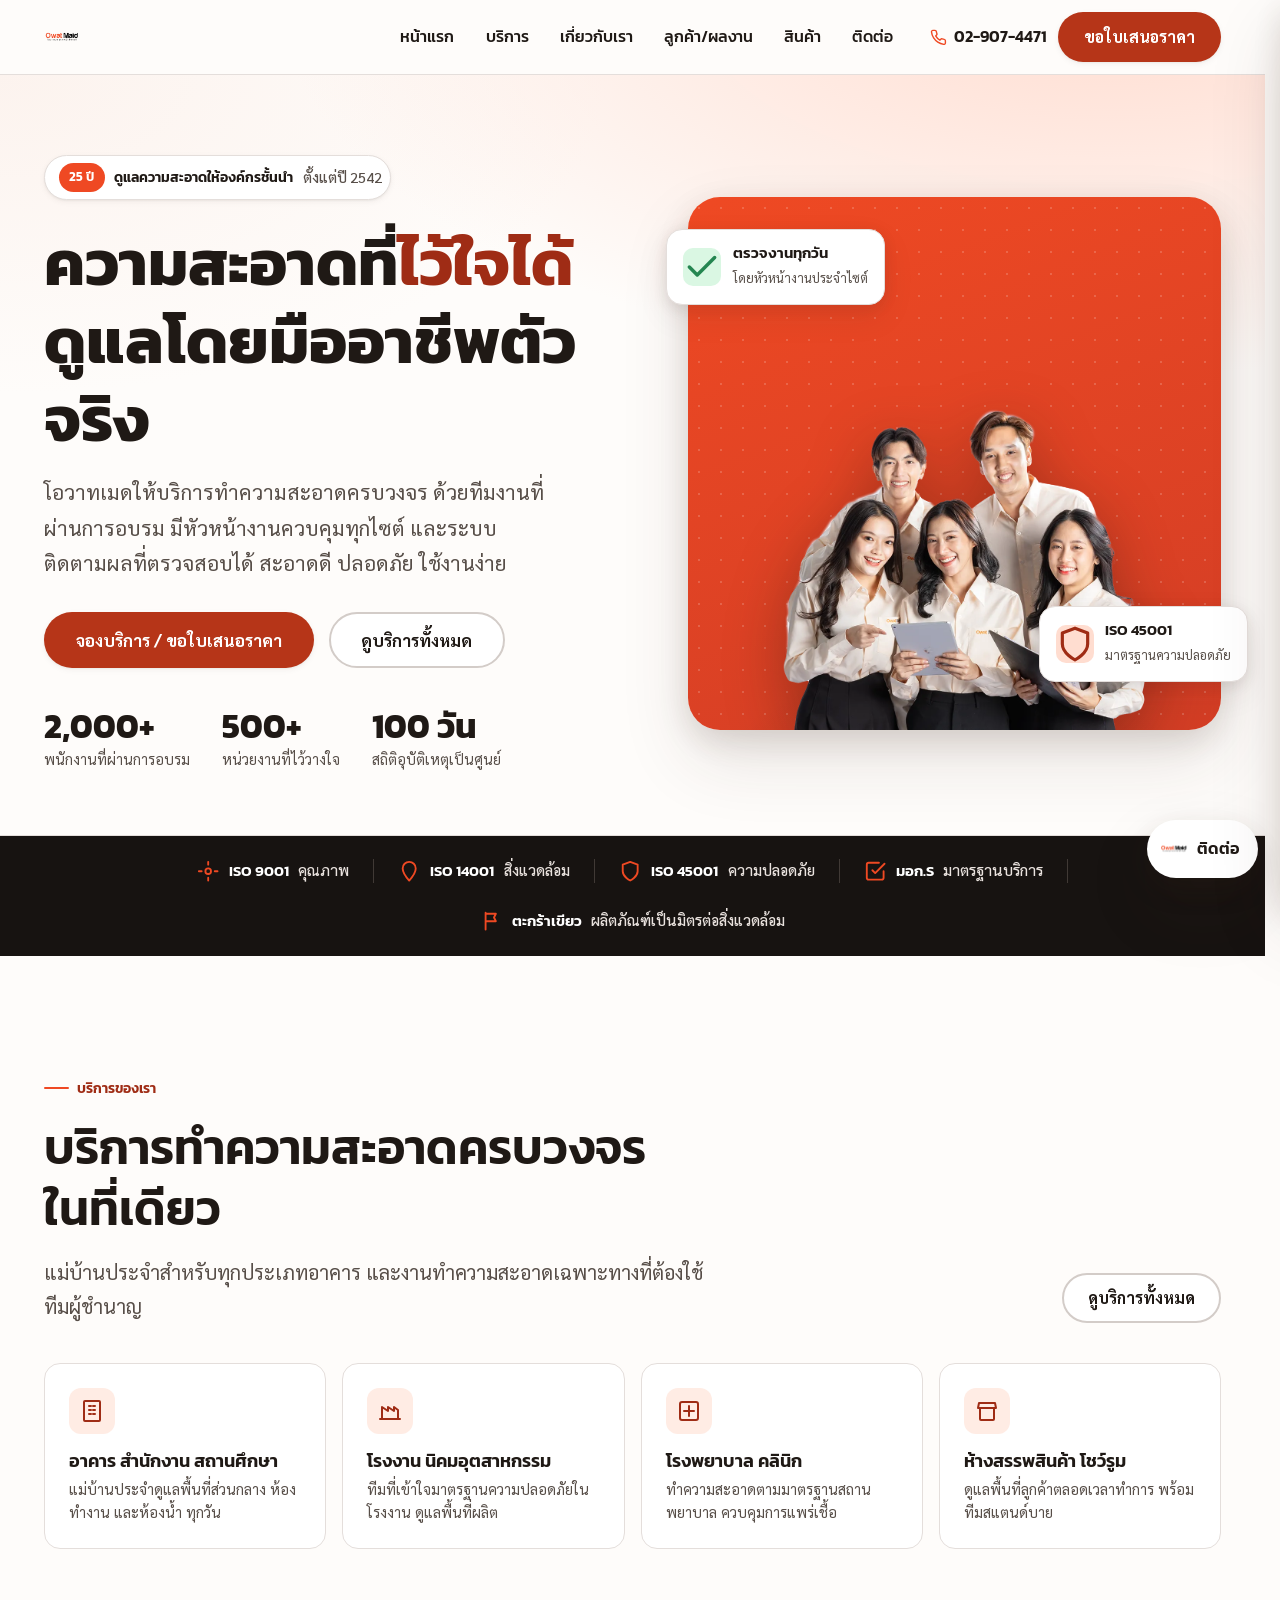
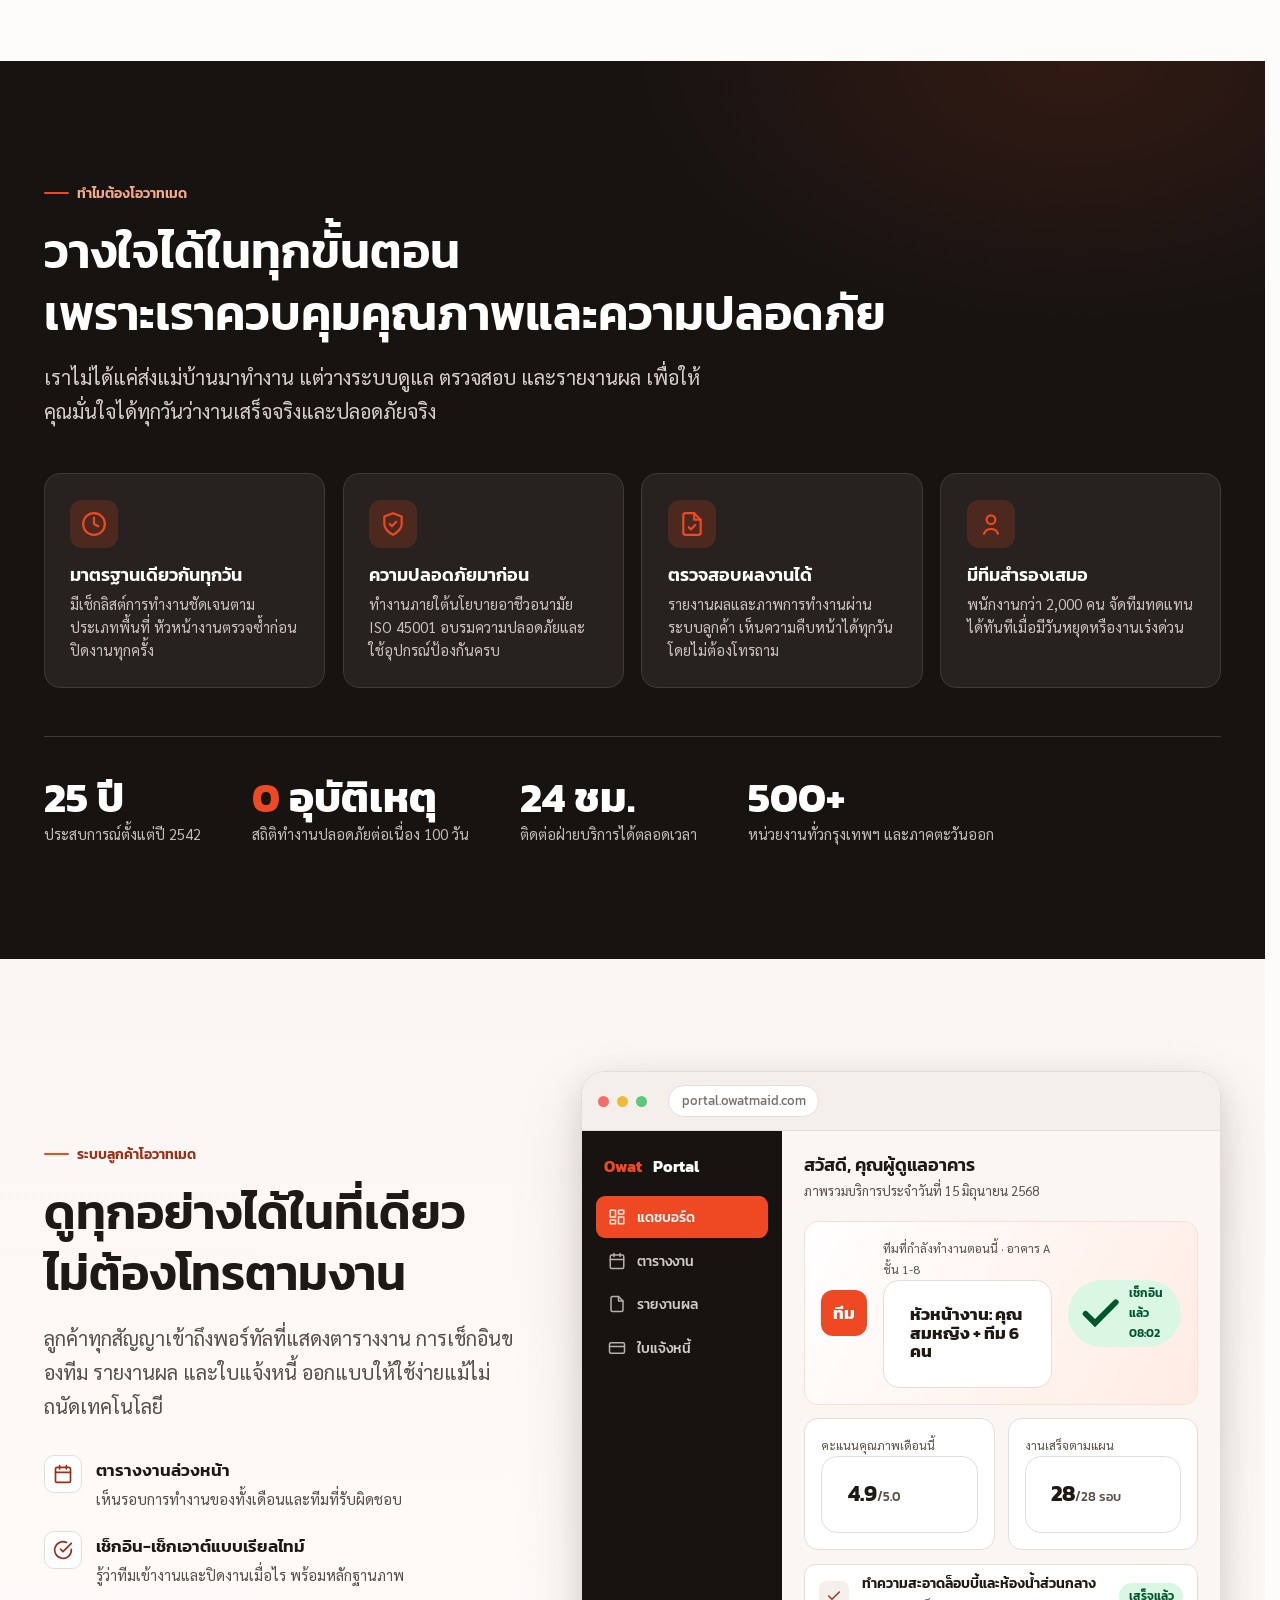
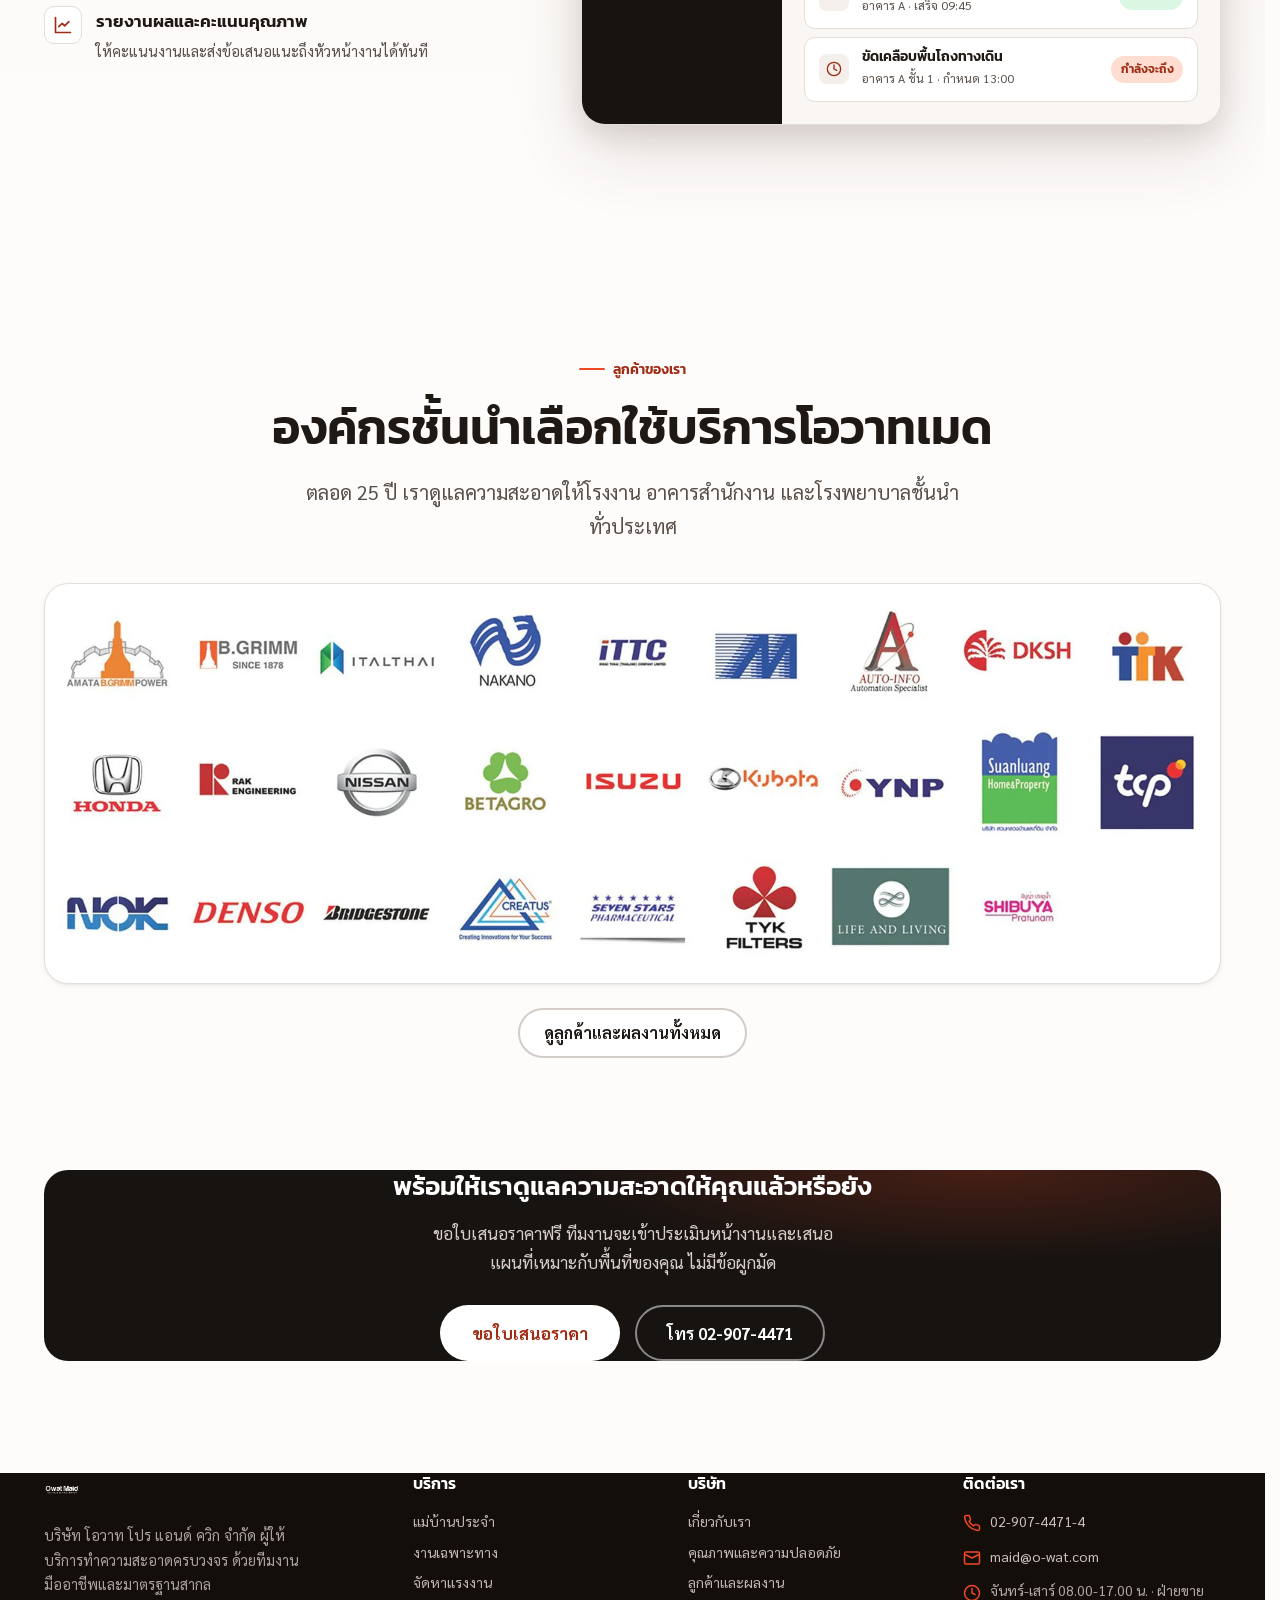
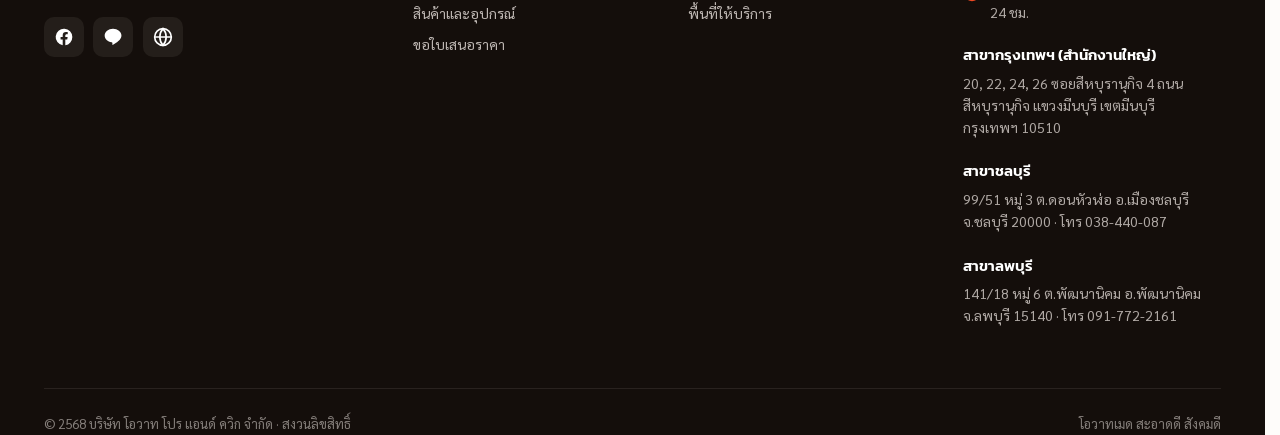
==== index.html @ c963c2ff "Owat Maid website redesign: multi-page static site Orange/white/black theme, shared header/footer vi" ====
<!DOCTYPE html>
<html lang="th">
<head>
<meta charset="UTF-8">
<meta name="viewport" content="width=device-width, initial-scale=1">
<title>Owat Maid | บริการทำความสะอาดมืออาชีพ ครบวงจร — สะอาดดี สังคมดี</title>
<meta name="description" content="โอวาทเมด (Owat Maid) บริษัทรับทำความสะอาดครบวงจร ก่อตั้งปี 2542 ทีมงานกว่า 2,000 คน รับรอง ISO 9001 / 14001 / 45001 บริการแม่บ้านประจำ อาคาร โรงงาน โรงพยาบาล และงานทำความสะอาดเฉพาะทาง">
<meta property="og:title" content="Owat Maid — บริการทำความสะอาดมืออาชีพ ครบวงจร">
<meta property="og:description" content="ทีมงานกว่า 2,000 คน รับรอง ISO 9001 / 14001 / 45001 ปลอดภัย ตรวจสอบได้">
<meta property="og:type" content="website">
<meta property="og:image" content="assets/team.webp">
<link rel="icon" type="image/png" href="assets/logo.png">
<link rel="preconnect" href="https://fonts.googleapis.com">
<link rel="preconnect" href="https://fonts.gstatic.com" crossorigin>
<link href="https://fonts.googleapis.com/css2?family=Kanit:wght@400;500;600;700&family=Sarabun:wght@400;500;600;700&display=swap" rel="stylesheet">
<link rel="stylesheet" href="assets/styles.css">
<script src="assets/site.js" defer></script>
</head>
<body data-page="home">
<a class="skip" href="#main">ข้ามไปยังเนื้อหาหลัก</a>
<main id="main">

<!-- Hero -->
<section class="hero">
  <div class="wrap hero-grid">
    <div class="hero-copy">
      <span class="hero-pill" data-reveal><span class="yr">25 ปี</span> <b>ดูแลความสะอาดให้องค์กรชั้นนำ</b> ตั้งแต่ปี 2542</span>
      <h1 data-reveal>ความสะอาดที่<span class="accent">ไว้ใจได้</span><br>ดูแลโดยมืออาชีพตัวจริง</h1>
      <p class="lede" data-reveal>โอวาทเมดให้บริการทำความสะอาดครบวงจร ด้วยทีมงานที่ผ่านการอบรม มีหัวหน้างานควบคุมทุกไซต์ และระบบติดตามผลที่ตรวจสอบได้ สะอาดดี ปลอดภัย ใช้งานง่าย</p>
      <div class="hero-cta" data-reveal>
        <a class="btn btn-primary btn-lg" href="contact.html">จองบริการ / ขอใบเสนอราคา</a>
        <a class="btn btn-ghost btn-lg" href="services.html">ดูบริการทั้งหมด</a>
      </div>
      <div class="hero-stats" data-reveal-stagger>
        <div class="st"><b>2,000+</b><span>พนักงานที่ผ่านการอบรม</span></div>
        <div class="st"><b>500+</b><span>หน่วยงานที่ไว้วางใจ</span></div>
        <div class="st"><b>100 วัน</b><span>สถิติอุบัติเหตุเป็นศูนย์</span></div>
      </div>
    </div>
    <div class="hero-art" data-reveal>
      <div class="stage">
        <div class="dots" aria-hidden="true"></div>
        <img class="team" src="assets/team.webp" alt="ทีมงานแม่บ้านโอวาทเมดในเครื่องแบบ พร้อมแท็บเล็ตและแฟ้มตรวจงาน">
      </div>
      <div class="float-card fc-1"><span class="ic"><svg viewBox="0 0 24 24" fill="none" stroke="currentColor" stroke-width="2.2" stroke-linecap="round" stroke-linejoin="round"><path d="M20 6 9 17l-5-5"/></svg></span><div><b>ตรวจงานทุกวัน</b><span>โดยหัวหน้างานประจำไซต์</span></div></div>
      <div class="float-card fc-2"><span class="ic"><svg viewBox="0 0 24 24" fill="none" stroke="currentColor" stroke-width="2" stroke-linecap="round" stroke-linejoin="round"><path d="M12 22s8-4 8-10V5l-8-3-8 3v7c0 6 8 10 8 10z"/></svg></span><div><b>ISO 45001</b><span>มาตรฐานความปลอดภัย</span></div></div>
    </div>
  </div>
</section>

<!-- Cert bar -->
<div class="certbar" aria-label="มาตรฐานและการรับรอง"><div class="wrap">
  <span class="cert-chip"><svg viewBox="0 0 24 24" fill="none" stroke="currentColor" stroke-width="2" stroke-linecap="round" stroke-linejoin="round"><path d="M12 15a3 3 0 1 0 0-6 3 3 0 0 0 0 6z"/><path d="M12 2v3M12 19v3M2 12h3M19 12h3"/></svg><b>ISO 9001</b> คุณภาพ</span>
  <span class="cert-sep" aria-hidden="true"></span>
  <span class="cert-chip"><svg viewBox="0 0 24 24" fill="none" stroke="currentColor" stroke-width="2" stroke-linecap="round" stroke-linejoin="round"><path d="M12 2a7 7 0 0 0-7 7c0 5 7 13 7 13s7-8 7-13a7 7 0 0 0-7-7z"/></svg><b>ISO 14001</b> สิ่งแวดล้อม</span>
  <span class="cert-sep" aria-hidden="true"></span>
  <span class="cert-chip"><svg viewBox="0 0 24 24" fill="none" stroke="currentColor" stroke-width="2" stroke-linecap="round" stroke-linejoin="round"><path d="M12 22s8-4 8-10V5l-8-3-8 3v7c0 6 8 10 8 10z"/></svg><b>ISO 45001</b> ความปลอดภัย</span>
  <span class="cert-sep" aria-hidden="true"></span>
  <span class="cert-chip"><svg viewBox="0 0 24 24" fill="none" stroke="currentColor" stroke-width="2" stroke-linecap="round" stroke-linejoin="round"><path d="M9 11l3 3L22 4"/><path d="M21 12v7a2 2 0 0 1-2 2H5a2 2 0 0 1-2-2V5a2 2 0 0 1 2-2h11"/></svg><b>มอก.S</b> มาตรฐานบริการ</span>
  <span class="cert-sep" aria-hidden="true"></span>
  <span class="cert-chip"><svg viewBox="0 0 24 24" fill="none" stroke="currentColor" stroke-width="2" stroke-linecap="round" stroke-linejoin="round"><path d="M6 3v18M6 4h11l-2 4 2 4H6"/></svg><b>ตะกร้าเขียว</b> ผลิตภัณฑ์เป็นมิตรต่อสิ่งแวดล้อม</span>
</div></div>

<!-- Services teaser -->
<section class="section">
  <div class="wrap">
    <div class="svc-head">
      <div data-reveal>
        <span class="eyebrow">บริการของเรา</span>
        <h2 class="h-sec">บริการทำความสะอาดครบวงจร<br>ในที่เดียว</h2>
        <p class="lede">แม่บ้านประจำสำหรับทุกประเภทอาคาร และงานทำความสะอาดเฉพาะทางที่ต้องใช้ทีมผู้ชำนาญ</p>
      </div>
      <a class="btn btn-ghost" href="services.html" data-reveal>ดูบริการทั้งหมด</a>
    </div>
    <div class="svc-grid" data-reveal-stagger>
      <article class="svc"><span class="ic"><svg viewBox="0 0 24 24" fill="none" stroke="currentColor" stroke-width="2" stroke-linecap="round" stroke-linejoin="round"><rect x="4" y="2" width="16" height="20" rx="1"/><path d="M9 7h2M13 7h2M9 11h2M13 11h2M9 15h2M13 15h2"/></svg></span><h3>อาคาร สำนักงาน สถานศึกษา</h3><p>แม่บ้านประจำดูแลพื้นที่ส่วนกลาง ห้องทำงาน และห้องน้ำ ทุกวัน</p></article>
      <article class="svc"><span class="ic"><svg viewBox="0 0 24 24" fill="none" stroke="currentColor" stroke-width="2" stroke-linecap="round" stroke-linejoin="round"><path d="M2 20h20M4 20V8l6 4V8l6 4V8l4 3v9"/></svg></span><h3>โรงงาน นิคมอุตสาหกรรม</h3><p>ทีมที่เข้าใจมาตรฐานความปลอดภัยในโรงงาน ดูแลพื้นที่ผลิต</p></article>
      <article class="svc"><span class="ic"><svg viewBox="0 0 24 24" fill="none" stroke="currentColor" stroke-width="2" stroke-linecap="round" stroke-linejoin="round"><rect x="3" y="3" width="18" height="18" rx="2"/><path d="M12 7v10M7 12h10"/></svg></span><h3>โรงพยาบาล คลินิก</h3><p>ทำความสะอาดตามมาตรฐานสถานพยาบาล ควบคุมการแพร่เชื้อ</p></article>
      <article class="svc"><span class="ic"><svg viewBox="0 0 24 24" fill="none" stroke="currentColor" stroke-width="2" stroke-linecap="round" stroke-linejoin="round"><path d="M3 9l1-5h16l1 5M5 9v11a1 1 0 0 0 1 1h12a1 1 0 0 0 1-1V9M3 9h18"/></svg></span><h3>ห้างสรรพสินค้า โชว์รูม</h3><p>ดูแลพื้นที่ลูกค้าตลอดเวลาทำการ พร้อมทีมสแตนด์บาย</p></article>
    </div>
  </div>
</section>

<!-- Safety -->
<section class="section safety" id="safety">
  <div class="wrap">
    <div data-reveal>
      <span class="eyebrow">ทำไมต้องโอวาทเมด</span>
      <h2 class="h-sec">วางใจได้ในทุกขั้นตอน<br>เพราะเราควบคุมคุณภาพและความปลอดภัย</h2>
      <p class="lede">เราไม่ได้แค่ส่งแม่บ้านมาทำงาน แต่วางระบบดูแล ตรวจสอบ และรายงานผล เพื่อให้คุณมั่นใจได้ทุกวันว่างานเสร็จจริงและปลอดภัยจริง</p>
    </div>
    <div class="safety-grid" data-reveal-stagger>
      <article class="scard"><span class="ic"><svg viewBox="0 0 24 24" fill="none" stroke="currentColor" stroke-width="2" stroke-linecap="round" stroke-linejoin="round"><circle cx="12" cy="12" r="10"/><path d="M12 6v6l4 2"/></svg></span><h3>มาตรฐานเดียวกันทุกวัน</h3><p>มีเช็กลิสต์การทำงานชัดเจนตามประเภทพื้นที่ หัวหน้างานตรวจซ้ำก่อนปิดงานทุกครั้ง</p></article>
      <article class="scard"><span class="ic"><svg viewBox="0 0 24 24" fill="none" stroke="currentColor" stroke-width="2" stroke-linecap="round" stroke-linejoin="round"><path d="M12 22s8-4 8-10V5l-8-3-8 3v7c0 6 8 10 8 10z"/><path d="M9 12l2 2 4-4"/></svg></span><h3>ความปลอดภัยมาก่อน</h3><p>ทำงานภายใต้นโยบายอาชีวอนามัย ISO 45001 อบรมความปลอดภัยและใช้อุปกรณ์ป้องกันครบ</p></article>
      <article class="scard"><span class="ic"><svg viewBox="0 0 24 24" fill="none" stroke="currentColor" stroke-width="2" stroke-linecap="round" stroke-linejoin="round"><path d="M14 2H6a2 2 0 0 0-2 2v16a2 2 0 0 0 2 2h12a2 2 0 0 0 2-2V8z"/><path d="M14 2v6h6M9 15l2 2 4-4"/></svg></span><h3>ตรวจสอบผลงานได้</h3><p>รายงานผลและภาพการทำงานผ่านระบบลูกค้า เห็นความคืบหน้าได้ทุกวันโดยไม่ต้องโทรถาม</p></article>
      <article class="scard"><span class="ic"><svg viewBox="0 0 24 24" fill="none" stroke="currentColor" stroke-width="2" stroke-linecap="round" stroke-linejoin="round"><circle cx="12" cy="8" r="4"/><path d="M5.5 21a7 7 0 0 1 13 0"/></svg></span><h3>มีทีมสำรองเสมอ</h3><p>พนักงานกว่า 2,000 คน จัดทีมทดแทนได้ทันทีเมื่อมีวันหยุดหรืองานเร่งด่วน</p></article>
    </div>
    <div class="safety-metrics" data-reveal-stagger>
      <div class="m"><b>25 ปี</b><span>ประสบการณ์ตั้งแต่ปี 2542</span></div>
      <div class="m"><b><i>0</i> อุบัติเหตุ</b><span>สถิติทำงานปลอดภัยต่อเนื่อง 100 วัน</span></div>
      <div class="m"><b>24 ชม.</b><span>ติดต่อฝ่ายบริการได้ตลอดเวลา</span></div>
      <div class="m"><b>500+</b><span>หน่วยงานทั่วกรุงเทพฯ และภาคตะวันออก</span></div>
    </div>
  </div>
</section>

<!-- Portal preview -->
<section class="section portal" id="portal">
  <div class="wrap portal-grid">
    <div>
      <span class="eyebrow" data-reveal>ระบบลูกค้าโอวาทเมด</span>
      <h2 class="h-sec" data-reveal>ดูทุกอย่างได้ในที่เดียว<br>ไม่ต้องโทรตามงาน</h2>
      <p class="lede" data-reveal>ลูกค้าทุกสัญญาเข้าถึงพอร์ทัลที่แสดงตารางงาน การเช็กอินของทีม รายงานผล และใบแจ้งหนี้ ออกแบบให้ใช้ง่ายแม้ไม่ถนัดเทคโนโลยี</p>
      <div class="portal-feats" data-reveal-stagger>
        <div class="pf"><span class="ic"><svg viewBox="0 0 24 24" fill="none" stroke="currentColor" stroke-width="2" stroke-linecap="round" stroke-linejoin="round"><rect x="3" y="4" width="18" height="18" rx="2"/><path d="M16 2v4M8 2v4M3 10h18"/></svg></span><div><b>ตารางงานล่วงหน้า</b><p>เห็นรอบการทำงานของทั้งเดือนและทีมที่รับผิดชอบ</p></div></div>
        <div class="pf"><span class="ic"><svg viewBox="0 0 24 24" fill="none" stroke="currentColor" stroke-width="2" stroke-linecap="round" stroke-linejoin="round"><path d="M22 11.08V12a10 10 0 1 1-5.93-9.14"/><path d="M22 4 12 14.01l-3-3"/></svg></span><div><b>เช็กอิน-เช็กเอาต์แบบเรียลไทม์</b><p>รู้ว่าทีมเข้างานและปิดงานเมื่อไร พร้อมหลักฐานภาพ</p></div></div>
        <div class="pf"><span class="ic"><svg viewBox="0 0 24 24" fill="none" stroke="currentColor" stroke-width="2" stroke-linecap="round" stroke-linejoin="round"><path d="M3 3v18h18"/><path d="M7 14l4-4 3 3 5-5"/></svg></span><div><b>รายงานผลและคะแนนคุณภาพ</b><p>ให้คะแนนงานและส่งข้อเสนอแนะถึงหัวหน้างานได้ทันที</p></div></div>
      </div>
    </div>
    <div class="appwin" data-reveal role="img" aria-label="ตัวอย่างหน้าจอระบบลูกค้าโอวาทเมด แสดงตารางงาน การเช็กอินของทีม และคะแนนคุณภาพ">
      <div class="appbar" aria-hidden="true"><span class="dot" style="background:oklch(0.7 0.17 25)"></span><span class="dot" style="background:oklch(0.82 0.15 85)"></span><span class="dot" style="background:oklch(0.75 0.15 150)"></span><span class="url">portal.owatmaid.com</span></div>
      <div class="appbody">
        <nav class="appside" aria-hidden="true">
          <div class="logo"><span class="o">Owat</span>&nbsp;Portal</div>
          <div class="appnav">
            <button data-view="dash" aria-current="true"><svg viewBox="0 0 24 24" fill="none" stroke="currentColor" stroke-width="2" stroke-linecap="round" stroke-linejoin="round"><rect x="3" y="3" width="7" height="9"/><rect x="14" y="3" width="7" height="5"/><rect x="14" y="12" width="7" height="9"/><rect x="3" y="16" width="7" height="5"/></svg>แดชบอร์ด</button>
            <button data-view="sched"><svg viewBox="0 0 24 24" fill="none" stroke="currentColor" stroke-width="2" stroke-linecap="round" stroke-linejoin="round"><rect x="3" y="4" width="18" height="18" rx="2"/><path d="M16 2v4M8 2v4M3 10h18"/></svg>ตารางงาน</button>
            <button data-view="report"><svg viewBox="0 0 24 24" fill="none" stroke="currentColor" stroke-width="2" stroke-linecap="round" stroke-linejoin="round"><path d="M14 2H6a2 2 0 0 0-2 2v16a2 2 0 0 0 2 2h12a2 2 0 0 0 2-2V8z"/><path d="M14 2v6h6"/></svg>รายงานผล</button>
            <button><svg viewBox="0 0 24 24" fill="none" stroke="currentColor" stroke-width="2" stroke-linecap="round" stroke-linejoin="round"><rect x="2" y="5" width="20" height="14" rx="2"/><path d="M2 10h20"/></svg>ใบแจ้งหนี้</button>
          </div>
        </nav>
        <div class="appmain">
          <div class="appview active" data-view="dash">
            <h4>สวัสดี, คุณผู้ดูแลอาคาร</h4>
            <p class="sub">ภาพรวมบริการประจำวันที่ 15 มิถุนายน 2568</p>
            <div class="app-cards">
              <div class="acard live"><span class="av">ทีม</span><div style="flex:1"><div class="lbl">ทีมที่กำลังทำงานตอนนี้ · อาคาร A ชั้น 1-8</div><div class="val" style="font-size:1.05rem">หัวหน้างาน: คุณสมหญิง + ทีม 6 คน</div></div><span class="chip ok"><svg viewBox="0 0 24 24" fill="none" stroke="currentColor" stroke-width="3" stroke-linecap="round"><path d="M20 6 9 17l-5-5"/></svg>เช็กอินแล้ว 08:02</span></div>
              <div class="acard"><div class="lbl">คะแนนคุณภาพเดือนนี้</div><div class="val">4.9<small>/5.0</small></div></div>
              <div class="acard"><div class="lbl">งานเสร็จตามแผน</div><div class="val">28<small>/28 รอบ</small></div></div>
            </div>
            <div class="app-rows">
              <div class="arow"><span class="ico"><svg viewBox="0 0 24 24" fill="none" stroke="currentColor" stroke-width="2" stroke-linecap="round" stroke-linejoin="round"><path d="M20 6 9 17l-5-5"/></svg></span><div class="t"><b>ทำความสะอาดล็อบบี้และห้องน้ำส่วนกลาง</b><span>อาคาร A · เสร็จ 09:45</span></div><span class="chip ok meta">เสร็จแล้ว</span></div>
              <div class="arow"><span class="ico"><svg viewBox="0 0 24 24" fill="none" stroke="currentColor" stroke-width="2" stroke-linecap="round" stroke-linejoin="round"><circle cx="12" cy="12" r="10"/><path d="M12 6v6l4 2"/></svg></span><div class="t"><b>ขัดเคลือบพื้นโถงทางเดิน</b><span>อาคาร A ชั้น 1 · กำหนด 13:00</span></div><span class="chip warn meta">กำลังจะถึง</span></div>
            </div>
          </div>
          <div class="appview" data-view="sched">
            <h4>ตารางงานสัปดาห์นี้</h4><p class="sub">สัญญา: ดูแลประจำ จันทร์-เสาร์</p>
            <div class="app-rows">
              <div class="arow"><span class="ico">จ</span><div class="t"><b>ทำความสะอาดประจำวัน · 6 คน</b><span>08:00-17:00 · หัวหน้างาน คุณสมหญิง</span></div><span class="chip ok meta">ยืนยันแล้ว</span></div>
              <div class="arow"><span class="ico">พ</span><div class="t"><b>Big Cleaning ห้องประชุมใหญ่</b><span>09:00-12:00 · ทีมเสริม 3 คน</span></div><span class="chip ok meta">ยืนยันแล้ว</span></div>
              <div class="arow"><span class="ico">ศ</span><div class="t"><b>ขัดเคลือบพื้น + ซักพรมล็อบบี้</b><span>18:00-21:00 · ทีมเฉพาะทาง</span></div><span class="chip warn meta">รอยืนยัน</span></div>
            </div>
          </div>
          <div class="appview" data-view="report">
            <h4>รายงานคุณภาพ 30 วันล่าสุด</h4><p class="sub">คะแนนเฉลี่ยจากการตรวจงานและความเห็นของคุณ</p>
            <div class="bars">
              <div class="bar"><span>ความสะอาด</span><span class="track"><span class="fill" style="width:98%"></span></span><span>4.9</span></div>
              <div class="bar"><span>ตรงเวลา</span><span class="track"><span class="fill" style="width:96%"></span></span><span>4.8</span></div>
              <div class="bar"><span>มารยาท</span><span class="track"><span class="fill" style="width:100%"></span></span><span>5.0</span></div>
              <div class="bar"><span>ความปลอดภัย</span><span class="track"><span class="fill" style="width:100%"></span></span><span>5.0</span></div>
            </div>
          </div>
        </div>
      </div>
    </div>
  </div>
</section>

<!-- Clients teaser -->
<section class="section">
  <div class="wrap">
    <div data-reveal style="text-align:center">
      <span class="eyebrow" style="justify-content:center">ลูกค้าของเรา</span>
      <h2 class="h-sec">องค์กรชั้นนำเลือกใช้บริการโอวาทเมด</h2>
      <p class="lede" style="margin-inline:auto">ตลอด 25 ปี เราดูแลความสะอาดให้โรงงาน อาคารสำนักงาน และโรงพยาบาลชั้นนำทั่วประเทศ</p>
    </div>
    <div class="clients-band" data-reveal><img src="assets/clients.webp" alt="โลโก้ลูกค้าองค์กรชั้นนำ เช่น Honda, Nissan, Isuzu, Denso, Bridgestone, Kubota, B.Grimm, Betagro, DKSH และอื่น ๆ" loading="lazy"></div>
    <div style="text-align:center; margin-top:1.5rem" data-reveal><a class="btn btn-ghost" href="clients.html">ดูลูกค้าและผลงานทั้งหมด</a></div>
  </div>
</section>

<!-- CTA band -->
<section class="section" style="padding-top:0">
  <div class="wrap">
    <div class="cta-band" data-reveal>
      <h2>พร้อมให้เราดูแลความสะอาดให้คุณแล้วหรือยัง</h2>
      <p>ขอใบเสนอราคาฟรี ทีมงานจะเข้าประเมินหน้างานและเสนอแผนที่เหมาะกับพื้นที่ของคุณ ไม่มีข้อผูกมัด</p>
      <div class="btns">
        <a class="btn btn-light btn-lg" href="contact.html">ขอใบเสนอราคา</a>
        <a class="btn btn-outline-light btn-lg" href="tel:029074471">โทร 02-907-4471</a>
      </div>
    </div>
  </div>
</section>

</main>
</body>
</html>
---- assets/styles.css ----
/* ============ Tokens ============ */
:root{
  --bg: oklch(0.992 0.003 60);
  --surface: oklch(0.975 0.006 55);
  --surface-2: oklch(0.955 0.009 55);
  --ink: oklch(0.22 0.012 55);
  --ink-2: oklch(0.43 0.015 55);
  --ink-3: oklch(0.55 0.014 55);
  --brand: oklch(0.638 0.208 34);         /* #ef4923 — large/decorative */
  --brand-press: oklch(0.52 0.17 34);     /* button bg, white text ≥4.5:1 */
  --brand-deep: oklch(0.47 0.155 33);     /* link / brand text on light */
  --brand-tint: oklch(0.96 0.03 38);
  --brand-tint-2: oklch(0.93 0.052 36);
  --steel: oklch(0.19 0.008 50);         /* near-black dark band */
  --steel-2: oklch(0.255 0.01 50);
  --steel-line: oklch(0.35 0.012 50);
  --ok: oklch(0.55 0.12 155);
  --ok-tint: oklch(0.95 0.04 155);
  --line: oklch(0.905 0.008 55);
  --line-2: oklch(0.85 0.01 55);
  --shadow-sm: 0 1px 2px oklch(0.3 0.02 55 / .06), 0 2px 6px oklch(0.3 0.02 55 / .05);
  --shadow-md: 0 4px 14px oklch(0.3 0.03 50 / .10), 0 12px 32px oklch(0.3 0.03 50 / .08);
  --shadow-lg: 0 10px 30px oklch(0.3 0.04 45 / .14), 0 30px 70px oklch(0.3 0.04 45 / .12);
  --r-sm: 10px; --r: 16px; --r-lg: 24px; --r-xl: 32px;
  --maxw: 1180px;
  --ease: cubic-bezier(.2,.7,.2,1);
  --ease-out: cubic-bezier(.16,1,.3,1);
  /* z-scale */
  --z-sticky: 100; --z-nav: 200; --z-backdrop: 300; --z-drawer: 310; --z-top: 400;
}
*,*::before,*::after{box-sizing:border-box}
html{scroll-behavior:smooth; scrollbar-gutter:stable}
html:focus-within{scroll-padding-top:92px}
body{
  margin:0; background:var(--bg); color:var(--ink);
  font-family:"Sarabun",system-ui,-apple-system,"Segoe UI",sans-serif;
  font-size:clamp(1rem,0.97rem + 0.18vw,1.0625rem); line-height:1.7;
  -webkit-font-smoothing:antialiased; text-rendering:optimizeLegibility;
  overflow-x:hidden;
}
h1,h2,h3,h4{font-family:"Kanit",sans-serif; font-weight:600; line-height:1.28; margin:0;
  letter-spacing:normal; text-wrap:balance; color:var(--ink)}
p{margin:0; text-wrap:pretty; max-width:68ch}
a{color:var(--brand-deep); text-decoration:none}
a:hover{text-decoration:underline; text-underline-offset:3px}
img{display:block; max-width:100%; height:auto}
ul{margin:0; padding:0; list-style:none}
:focus-visible{outline:3px solid var(--brand); outline-offset:3px; border-radius:6px}

/* ============ Layout ============ */
.wrap{width:min(var(--maxw),92vw); margin-inline:auto}
.section{padding:clamp(3.5rem,3rem + 5vw,7rem) 0}
.eyebrow{font-family:"Kanit",sans-serif; font-weight:600; font-size:0.9rem; color:var(--brand-deep);
  display:inline-flex; align-items:center; gap:.5rem; margin-bottom:1rem}
.eyebrow::before{content:""; width:1.6rem; height:2px; background:var(--brand); border-radius:2px}
.h-sec{font-size:clamp(1.8rem,1.4rem + 2.2vw,3rem)}
.lede{color:var(--ink-2); font-size:clamp(1.05rem,1rem + 0.4vw,1.25rem); margin-top:1rem; max-width:60ch}
.skip{position:absolute; left:1rem; top:-100px; background:var(--ink); color:#fff; padding:.7rem 1.1rem;
  border-radius:8px; z-index:var(--z-top); transition:top .2s}
.skip:focus{top:1rem; text-decoration:none}

/* ============ Buttons ============ */
.btn{display:inline-flex; align-items:center; justify-content:center; gap:.55rem;
  font-family:"Sarabun",sans-serif; font-weight:700; font-size:1rem; line-height:1;
  padding:.95rem 1.5rem; border-radius:999px; border:2px solid transparent; cursor:pointer;
  transition:transform .18s var(--ease), box-shadow .25s var(--ease), background .2s, color .2s, border-color .2s;
  white-space:nowrap}
.btn svg{width:1.15em; height:1.15em}
.btn-primary{background:var(--brand-press); color:#fff; box-shadow:var(--shadow-sm)}
.btn-primary:hover{background:oklch(0.46 0.16 33); transform:translateY(-2px); box-shadow:var(--shadow-md); text-decoration:none}
.btn-ghost{background:#fff; color:var(--ink); border-color:var(--line-2)}
.btn-ghost:hover{border-color:var(--brand); color:var(--brand-deep); transform:translateY(-2px); text-decoration:none}
.btn-light{background:#fff; color:var(--brand-deep)}
.btn-light:hover{transform:translateY(-2px); box-shadow:var(--shadow-md); text-decoration:none}
.btn-outline-light{background:transparent; color:#fff; border-color:oklch(1 0 0 / .5)}
.btn-outline-light:hover{background:oklch(1 0 0 / .12); border-color:#fff; text-decoration:none}
.btn-lg{padding:1.1rem 1.9rem; font-size:1.05rem}

/* ============ Header ============ */
.header{position:sticky; top:0; z-index:var(--z-nav); background:oklch(0.992 0.003 60 / .9);
  backdrop-filter:blur(14px) saturate(1.4); border-bottom:1px solid var(--line);
  transition:box-shadow .25s ease; will-change:box-shadow}
.header.scrolled{box-shadow:var(--shadow-sm)}
.nav{display:flex; align-items:center; gap:1.5rem; height:74px}
.brand{display:flex; align-items:center; gap:.6rem; margin-right:auto; flex-shrink:0}
.brand img{height:34px; width:auto}
.brand .tag{font-size:.72rem; color:var(--ink-3); line-height:1.1; font-weight:500}
.brand b{font-family:"Kanit",sans-serif}
.nav-links{display:flex; align-items:center; gap:.35rem}
.nav-links a{font-family:"Kanit",sans-serif; font-weight:500; font-size:.97rem; color:var(--ink);
  padding:.55rem .8rem; border-radius:10px; transition:background .2s, color .2s}
.nav-links a:hover{background:var(--brand-tint); color:var(--brand-deep); text-decoration:none}
.nav-cta{display:flex; align-items:center; gap:.7rem; flex-shrink:0}
.nav-tel{display:inline-flex; align-items:center; gap:.45rem; font-family:"Kanit",sans-serif; font-weight:600;
  color:var(--ink); font-size:.97rem}
.nav-tel svg{width:1.05rem; height:1.05rem; color:var(--brand)}
.nav-tel:hover{color:var(--brand-deep); text-decoration:none}
.burger{display:none; background:none; border:1.5px solid var(--line-2); border-radius:10px; width:44px; height:44px;
  cursor:pointer; padding:0; align-items:center; justify-content:center}
.burger svg{width:24px; height:24px}

/* ============ Hero ============ */
.hero{position:relative; overflow:clip; background:
  radial-gradient(120% 90% at 88% -10%, var(--brand-tint-2), transparent 55%),
  radial-gradient(80% 70% at 0% 0%, oklch(0.97 0.012 50), transparent 60%);
  border-bottom:1px solid var(--line)}
.hero-grid{display:grid; grid-template-columns:1.05fr .95fr; gap:clamp(1.5rem,1rem + 3vw,4rem); align-items:center;
  padding:clamp(2.5rem,2rem + 4vw,5rem) 0 clamp(2rem,1.5rem + 3vw,4rem)}
.hero h1{font-size:clamp(2.1rem,1.5rem + 3.4vw,4rem); font-weight:700; letter-spacing:normal; line-height:1.22}
.hero h1 .accent{color:var(--brand-deep)}
.hero .lede{font-size:clamp(1.08rem,1rem + 0.5vw,1.3rem); max-width:46ch}
.hero-pill{display:inline-flex; align-items:center; gap:.6rem; background:#fff; border:1px solid var(--line);
  padding:.45rem .5rem .45rem .9rem; border-radius:999px; font-size:.9rem; font-weight:500; color:var(--ink-2);
  box-shadow:var(--shadow-sm); margin-bottom:1.5rem}
.hero-pill b{color:var(--ink); font-family:"Kanit",sans-serif; font-weight:600}
.hero-pill .yr{background:var(--brand); color:#fff; font-family:"Kanit",sans-serif; font-weight:600;
  padding:.2rem .65rem; border-radius:999px; font-size:.82rem}
.hero-cta{display:flex; gap:.9rem; flex-wrap:wrap; margin-top:2rem}
.hero-stats{display:flex; gap:clamp(1rem,2.5vw,2.5rem); margin-top:2.6rem; flex-wrap:wrap}
.hero-stats .st b{font-family:"Kanit",sans-serif; font-weight:700; font-size:clamp(1.5rem,1.2rem + 1.2vw,2.1rem);
  color:var(--ink); display:block; line-height:1}
.hero-stats .st span{font-size:.9rem; color:var(--ink-2)}
.hero-art{position:relative}
.hero-art .stage{position:relative; aspect-ratio:1/1; border-radius:var(--r-xl);
  background:linear-gradient(160deg, var(--brand) 0%, oklch(0.58 0.19 32) 100%);
  box-shadow:var(--shadow-lg); overflow:hidden}
.hero-art .stage::after{content:""; position:absolute; inset:0;
  background:radial-gradient(70% 50% at 50% 120%, oklch(0 0 0 / .22), transparent 70%)}
.hero-art .team{position:absolute; left:50%; bottom:0; translate:-50% 0; width:108%; max-width:none; z-index:2;
  filter:drop-shadow(0 18px 30px oklch(0.2 0.04 40 / .35))}
.hero-art .dots{position:absolute; inset:0; opacity:.5; z-index:1;
  background-image:radial-gradient(oklch(1 0 0 / .35) 1.4px, transparent 1.4px); background-size:22px 22px}
.float-card{position:absolute; background:#fff; border-radius:var(--r); box-shadow:var(--shadow-md);
  padding:.85rem 1rem; display:flex; align-items:center; gap:.7rem; z-index:3; border:1px solid var(--line)}
.float-card .ic{width:38px; height:38px; border-radius:10px; display:grid; place-items:center; flex-shrink:0}
.float-card b{font-family:"Kanit",sans-serif; font-weight:600; font-size:.95rem; display:block; line-height:1.2}
.float-card span{font-size:.8rem; color:var(--ink-2)}
.fc-1{top:6%; left:-4%}
.fc-1 .ic{background:var(--ok-tint); color:var(--ok)}
.fc-2{bottom:9%; right:-5%}
.fc-2 .ic{background:var(--brand-tint-2); color:var(--brand-deep)}

/* ============ Marquee certs ============ */
.certbar{background:var(--steel); color:#fff; padding:1.4rem 0; overflow:hidden}
.certbar .wrap{display:flex; align-items:center; gap:1.5rem; flex-wrap:wrap; justify-content:center}
.cert-chip{display:inline-flex; align-items:center; gap:.6rem; font-weight:500; font-size:.95rem;
  color:oklch(0.92 0.01 50)}
.cert-chip svg{width:1.4rem; height:1.4rem; color:var(--brand); flex-shrink:0}
.cert-chip b{font-family:"Kanit",sans-serif; color:#fff; font-weight:600}
.cert-sep{width:1px; height:24px; background:var(--steel-line)}

/* ============ Services directory ============ */
.svc-head{display:flex; justify-content:space-between; align-items:end; gap:2rem; flex-wrap:wrap; margin-bottom:2.5rem}
.svc-tabs{display:inline-flex; background:var(--surface); border:1px solid var(--line); border-radius:999px; padding:.3rem}
.svc-tabs button{font-family:"Kanit",sans-serif; font-weight:500; font-size:.95rem; color:var(--ink-2);
  background:none; border:none; padding:.6rem 1.15rem; border-radius:999px; cursor:pointer; transition:.2s}
.svc-tabs button[aria-selected="true"]{background:#fff; color:var(--brand-deep); box-shadow:var(--shadow-sm)}
.svc-grid{display:grid; grid-template-columns:repeat(auto-fill,minmax(250px,1fr)); gap:1rem}
.svc{position:relative; background:#fff; border:1px solid var(--line); border-radius:var(--r); padding:1.5rem;
  transition:transform .25s var(--ease), box-shadow .25s var(--ease), border-color .25s}
.svc:hover{transform:translateY(-4px); box-shadow:var(--shadow-md); border-color:var(--brand-tint-2)}
.svc .ic{width:46px; height:46px; border-radius:12px; background:var(--brand-tint); color:var(--brand-deep);
  display:grid; place-items:center; margin-bottom:1rem}
.svc .ic svg{width:24px; height:24px}
.svc h3{font-size:1.1rem; font-weight:600; margin-bottom:.35rem}
.svc p{font-size:.92rem; color:var(--ink-2); line-height:1.55}
.svc-grid [hidden]{display:none}

/* feature services (specialized) — image cards */
.feat-grid{display:grid; grid-template-columns:repeat(auto-fit,minmax(220px,1fr)); gap:1rem; margin-top:1rem}
.feat{position:relative; border-radius:var(--r); overflow:hidden; aspect-ratio:4/3; box-shadow:var(--shadow-sm);
  border:1px solid var(--line)}
.feat img{width:100%; height:100%; object-fit:cover; transition:transform .5s var(--ease)}
.feat:hover img{transform:scale(1.06)}
.feat figcaption{position:absolute; inset:auto 0 0 0; padding:1.4rem 1rem .9rem; color:#fff;
  font-family:"Kanit",sans-serif; font-weight:600;
  background:linear-gradient(to top, oklch(0.18 0.02 40 / .88), transparent)}
.feat figcaption span{display:block; font-family:"Sarabun"; font-weight:400; font-size:.82rem; opacity:.9; margin-top:.15rem}

/* ============ Reliability / Safety (dark) ============ */
.safety{background:var(--steel); color:#fff; position:relative; overflow:hidden}
.safety::before{content:""; position:absolute; inset:0; opacity:.5;
  background:radial-gradient(60% 50% at 85% 0%, oklch(0.638 0.208 34 / .25), transparent 60%)}
.safety .wrap{position:relative}
.safety .eyebrow{color:oklch(0.8 0.1 45)}
.safety .eyebrow::before{background:var(--brand)}
.safety h2{color:#fff}
.safety .lede{color:oklch(0.86 0.012 50)}
.safety-grid{display:grid; grid-template-columns:repeat(auto-fit,minmax(230px,1fr)); gap:1.1rem; margin-top:2.8rem}
.scard{background:var(--steel-2); border:1px solid var(--steel-line); border-radius:var(--r); padding:1.6rem}
.scard .ic{width:48px; height:48px; border-radius:12px; background:oklch(0.638 0.208 34 / .18); color:var(--brand);
  display:grid; place-items:center; margin-bottom:1rem}
.scard .ic svg{width:26px; height:26px}
.scard h3{color:#fff; font-size:1.12rem; margin-bottom:.4rem}
.scard p{color:oklch(0.82 0.012 50); font-size:.92rem; line-height:1.55}
.safety-metrics{display:flex; gap:clamp(1.5rem,4vw,4rem); margin-top:3rem; flex-wrap:wrap;
  padding-top:2.5rem; border-top:1px solid var(--steel-line)}
.safety-metrics .m b{font-family:"Kanit"; font-weight:700; font-size:clamp(1.8rem,1.4rem + 1.5vw,2.6rem);
  color:#fff; display:block; line-height:1}
.safety-metrics .m b i{color:var(--brand); font-style:normal}
.safety-metrics .m span{color:oklch(0.8 0.012 50); font-size:.92rem}

/* ============ Team & qualifications ============ */
.team-grid{display:grid; grid-template-columns:.95fr 1.05fr; gap:clamp(2rem,1rem + 4vw,4.5rem); align-items:center}
.team-photo{position:relative; border-radius:var(--r-lg); overflow:hidden; background:var(--surface-2);
  border:1px solid var(--line); aspect-ratio:5/4; display:grid; place-items:end center; padding-top:1.5rem}
.team-photo img{width:96%; align-self:end}
.team-photo .badge{position:absolute; top:1.1rem; left:1.1rem; background:#fff; border-radius:14px;
  padding:.7rem .95rem; box-shadow:var(--shadow-md); display:flex; align-items:center; gap:.6rem}
.team-photo .badge img{width:40px; height:auto}
.team-photo .badge b{font-family:"Kanit"; font-weight:600; font-size:.9rem; line-height:1.1}
.team-photo .badge span{font-size:.76rem; color:var(--ink-2)}
.qual-list{display:grid; gap:1.1rem; margin-top:2rem}
.qual{display:flex; gap:1rem; align-items:flex-start}
.qual .n{flex-shrink:0; width:40px; height:40px; border-radius:11px; background:var(--brand-tint);
  color:var(--brand-deep); display:grid; place-items:center; font-family:"Kanit"; font-weight:700}
.qual .n svg{width:22px; height:22px}
.qual h3{font-size:1.08rem; margin-bottom:.2rem}
.qual p{font-size:.95rem; color:var(--ink-2); line-height:1.55}

/* ============ Portal preview ============ */
.portal{background:linear-gradient(180deg, var(--surface), var(--bg))}
.portal-grid{display:grid; grid-template-columns:.85fr 1.15fr; gap:clamp(2rem,1rem + 4vw,4rem); align-items:center}
.portal-feats{display:grid; gap:1.2rem; margin-top:2rem}
.pf{display:flex; gap:.9rem; align-items:flex-start}
.pf .ic{flex-shrink:0; width:38px; height:38px; border-radius:10px; background:#fff; border:1px solid var(--line);
  color:var(--brand-deep); display:grid; place-items:center}
.pf .ic svg{width:20px; height:20px}
.pf b{font-family:"Kanit"; font-weight:600}
.pf p{font-size:.92rem; color:var(--ink-2); margin-top:.1rem}
/* app mock */
.appwin{border-radius:var(--r-lg); background:#fff; box-shadow:var(--shadow-lg); border:1px solid var(--line);
  overflow:hidden}
.appbar{display:flex; align-items:center; gap:.5rem; padding:.8rem 1rem; background:var(--surface-2);
  border-bottom:1px solid var(--line)}
.appbar .dot{width:11px; height:11px; border-radius:50%}
.appbar .url{margin-left:.8rem; font-size:.8rem; color:var(--ink-3); background:#fff; border:1px solid var(--line);
  padding:.25rem .8rem; border-radius:999px; font-family:"Kanit"}
.appbody{display:grid; grid-template-columns:200px 1fr; min-height:430px}
.appside{background:var(--steel); padding:1.1rem .9rem; color:#fff}
.appside .logo{display:flex; align-items:center; gap:.5rem; padding:.3rem .5rem 1rem; font-family:"Kanit"; font-weight:700;
  color:#fff; font-size:1rem}
.appside .logo .o{color:var(--brand)}
.appnav{display:grid; gap:.15rem}
.appnav button{display:flex; align-items:center; gap:.7rem; width:100%; text-align:left; background:none; border:none;
  color:oklch(0.85 0.01 50); font-family:"Kanit"; font-weight:500; font-size:.9rem; padding:.6rem .7rem;
  border-radius:9px; cursor:pointer; transition:.18s}
.appnav button svg{width:18px; height:18px; opacity:.85}
.appnav button:hover{background:var(--steel-2); color:#fff}
.appnav button[aria-current="true"]{background:var(--brand); color:#fff}
.appmain{padding:1.4rem; background:var(--surface)}
.appmain h4{font-family:"Kanit"; font-size:1.15rem; margin-bottom:.2rem}
.appmain .sub{font-size:.82rem; color:var(--ink-2); margin-bottom:1.2rem}
.app-cards{display:grid; grid-template-columns:repeat(2,1fr); gap:.8rem}
.acard{background:#fff; border:1px solid var(--line); border-radius:14px; padding:1rem}
.acard.live{grid-column:1/-1; display:flex; align-items:center; gap:1rem;
  background:linear-gradient(120deg,#fff, var(--brand-tint)); border-color:var(--brand-tint-2)}
.acard.live .av{width:46px; height:46px; border-radius:12px; background:var(--brand); color:#fff;
  display:grid; place-items:center; font-family:"Kanit"; font-weight:700; flex-shrink:0}
.acard .lbl{font-size:.76rem; color:var(--ink-2)}
.acard .val{font-family:"Kanit"; font-weight:700; font-size:1.35rem; line-height:1.1}
.acard .val small{font-size:.8rem; font-weight:500; color:var(--ink-2)}
.chip{display:inline-flex; align-items:center; gap:.35rem; font-size:.74rem; font-weight:600; font-family:"Kanit";
  padding:.2rem .6rem; border-radius:999px}
.chip.ok{background:var(--ok-tint); color:oklch(0.4 0.1 155)}
.chip.warn{background:var(--brand-tint-2); color:var(--brand-deep)}
.app-rows{display:grid; gap:.55rem; margin-top:.9rem}
.arow{display:flex; align-items:center; gap:.8rem; background:#fff; border:1px solid var(--line);
  border-radius:11px; padding:.7rem .85rem; font-size:.85rem}
.arow .ico{width:30px; height:30px; border-radius:8px; background:var(--surface-2); display:grid; place-items:center;
  color:var(--brand-deep); flex-shrink:0}
.arow .ico svg{width:16px;height:16px}
.arow .t b{font-family:"Kanit"; font-weight:600; font-size:.88rem; display:block; line-height:1.2}
.arow .t span{font-size:.76rem; color:var(--ink-2)}
.arow .meta{margin-left:auto; text-align:right}
.bars{display:grid; gap:.6rem; margin-top:.4rem}
.bar{display:grid; grid-template-columns:90px 1fr 38px; align-items:center; gap:.7rem; font-size:.8rem}
.bar .track{height:8px; background:var(--surface-2); border-radius:999px; overflow:hidden}
.bar .fill{height:100%; background:var(--brand); border-radius:999px}
.appview{display:none}
.appview.active{display:block}

/* ============ Booking ============ */
.booking{background:var(--steel); color:#fff; position:relative; overflow:hidden}
.booking::before{content:""; position:absolute; right:-10%; top:-30%; width:480px; height:480px; border-radius:50%;
  background:radial-gradient(circle, oklch(0.638 0.208 34 / .28), transparent 65%)}
.book-grid{display:grid; grid-template-columns:.85fr 1.15fr; gap:clamp(2rem,1rem + 4vw,4rem); align-items:start;
  position:relative}
.booking h2{color:#fff}
.booking .lede{color:oklch(0.86 0.012 50)}
.book-aside .bpoint{display:flex; gap:.8rem; align-items:center; margin-top:1.3rem; color:oklch(0.9 0.01 50); font-size:.95rem}
.book-aside .bpoint svg{width:22px; height:22px; color:var(--brand); flex-shrink:0}
.book-call{margin-top:2rem; padding:1.2rem 1.3rem; background:var(--steel-2); border:1px solid var(--steel-line);
  border-radius:var(--r)}
.book-call span{font-size:.85rem; color:oklch(0.82 0.01 50)}
.book-call a{font-family:"Kanit"; font-weight:700; font-size:1.5rem; color:#fff; display:block; margin-top:.2rem}
.book-call a:hover{color:var(--brand); text-decoration:none}
.form{background:#fff; border-radius:var(--r-lg); padding:clamp(1.4rem,1rem + 2vw,2.2rem); color:var(--ink);
  box-shadow:var(--shadow-lg)}
.fgrid{display:grid; grid-template-columns:1fr 1fr; gap:1.1rem}
.field{display:flex; flex-direction:column; gap:.4rem}
.field.full{grid-column:1/-1}
.field label{font-family:"Kanit"; font-weight:600; font-size:.9rem}
.field label .req{color:var(--brand-deep)}
.field input,.field select,.field textarea{font-family:"Sarabun"; font-size:1rem; color:var(--ink);
  padding:.8rem .9rem; border:1.5px solid var(--line-2); border-radius:11px; background:var(--surface);
  transition:border-color .2s, box-shadow .2s; width:100%}
.field input::placeholder,.field textarea::placeholder{color:var(--ink-3)}
.field input:focus,.field select:focus,.field textarea:focus{outline:none; border-color:var(--brand);
  box-shadow:0 0 0 4px var(--brand-tint); background:#fff}
.field select{appearance:none; -webkit-appearance:none; -moz-appearance:none; padding-right:2.6rem; cursor:pointer;
  background-image:url("data:image/svg+xml;utf8,<svg xmlns='http://www.w3.org/2000/svg' width='20' height='20' viewBox='0 0 24 24' fill='none' stroke='%23804a32' stroke-width='2.2' stroke-linecap='round' stroke-linejoin='round'><path d='M6 9l6 6 6-6'/></svg>");
  background-repeat:no-repeat; background-position:right .95rem center}
.field textarea{resize:vertical; min-height:80px}
.consent{display:flex; gap:.6rem; align-items:flex-start; font-size:.85rem; color:var(--ink-2); margin-top:.3rem}
.consent input{width:20px; height:20px; margin-top:.15rem; accent-color:var(--brand-press); flex-shrink:0}
.form-note{font-size:.82rem; color:var(--ink-2); margin-top:.9rem; text-align:center}
.form-ok{display:none; text-align:center; padding:1rem}
.form-ok.show{display:block}
.form-ok .ic{width:64px; height:64px; border-radius:50%; background:var(--ok-tint); color:var(--ok);
  display:grid; place-items:center; margin:0 auto 1rem}
.form-ok .ic svg{width:34px; height:34px}

/* ============ Clients + coverage ============ */
.clients-band{background:#fff; border:1px solid var(--line); border-radius:var(--r-lg); padding:clamp(1.5rem,1rem+2vw,2.5rem);
  box-shadow:var(--shadow-sm); margin-top:2.5rem}
.clients-band img{margin:0 auto; opacity:.92; mix-blend-mode:multiply}
.cover-grid{display:grid; grid-template-columns:1fr 1fr; gap:clamp(2rem,1rem+4vw,4rem); align-items:center; margin-top:3rem}
.cover-map{border-radius:var(--r-lg); overflow:hidden; border:1px solid var(--line); box-shadow:var(--shadow-md)}
.area-tags{display:flex; flex-wrap:wrap; gap:.55rem; margin-top:1.5rem}
.area-tags span{background:var(--surface); border:1px solid var(--line); border-radius:999px; padding:.45rem .95rem;
  font-size:.9rem; font-weight:500; color:var(--ink-2)}
.area-tags span.eec{background:var(--brand-tint); color:var(--brand-deep); border-color:var(--brand-tint-2)}

/* ============ CSR strip ============ */
.csr{background:var(--brand); color:#fff; border-radius:var(--r-lg); padding:clamp(1.8rem,1.2rem+3vw,3rem);
  display:flex; align-items:center; gap:2rem; flex-wrap:wrap; margin-top:3rem; position:relative; overflow:hidden}
.csr::after{content:""; position:absolute; right:-60px; bottom:-60px; width:260px; height:260px; border-radius:50%;
  background:oklch(1 0 0 / .1)}
.csr .big{font-family:"Kanit"; font-weight:700; font-size:clamp(1.5rem,1.1rem+2vw,2.4rem); line-height:1.15; flex:1 1 320px;
  position:relative}
.csr p{color:oklch(0.99 0.01 50 / .92); flex:1 1 300px; position:relative}

/* ============ Footer ============ */
.footer{background:oklch(0.17 0.012 50); color:oklch(0.82 0.01 50); padding:clamp(3rem,2rem+3vw,4.5rem) 0 2rem}
.foot-grid{display:grid; grid-template-columns:1.4fr 1fr 1fr 1.1fr; gap:2.5rem}
.foot-brand img{height:34px; filter:brightness(0) invert(1); margin-bottom:1rem}
.foot-brand p{font-size:.9rem; color:oklch(0.72 0.01 50); max-width:34ch}
.foot-social{display:flex; gap:.6rem; margin-top:1.3rem}
.foot-social a{width:40px; height:40px; border-radius:10px; background:oklch(0.24 0.012 50); display:grid;
  place-items:center; color:#fff; transition:.2s}
.foot-social a:hover{background:var(--brand); transform:translateY(-2px)}
.foot-social svg{width:20px; height:20px}
.footer h4{color:#fff; font-size:1rem; margin-bottom:1.1rem; font-family:"Kanit"}
.footer .branch{margin-bottom:1.3rem}
.footer .branch b{color:#fff; font-family:"Kanit"; font-weight:600; font-size:.92rem; display:block; margin-bottom:.3rem}
.footer .branch p,.footer li{font-size:.88rem; line-height:1.55; color:oklch(0.74 0.01 50)}
.foot-links li{margin-bottom:.55rem}
.foot-links a{color:oklch(0.78 0.01 50)}
.foot-links a:hover{color:var(--brand)}
.foot-contact li{display:flex; gap:.6rem; align-items:flex-start; margin-bottom:.8rem}
.foot-contact svg{width:18px; height:18px; color:var(--brand); flex-shrink:0; margin-top:.2rem}
.foot-contact a{color:oklch(0.82 0.01 50)}
.foot-bottom{border-top:1px solid oklch(0.26 0.012 50); margin-top:2.5rem; padding-top:1.5rem;
  display:flex; justify-content:space-between; gap:1rem; flex-wrap:wrap; font-size:.82rem; color:oklch(0.6 0.01 50)}

/* back to top */
.totop{position:fixed; left:1.4rem; bottom:1.4rem; width:46px; height:46px; border-radius:50%; background:var(--ink);
  color:#fff; border:none; cursor:pointer; display:grid; place-items:center; box-shadow:var(--shadow-md);
  opacity:0; pointer-events:none; transform:translateY(12px); transition:.3s var(--ease); z-index:var(--z-sticky)}
.totop.show{opacity:1; pointer-events:auto; transform:none}
.totop:hover{background:var(--brand-press)}

/* floating contact button (logo) */
.cfab{position:fixed; right:1.4rem; bottom:1.4rem; z-index:var(--z-sticky); display:flex; flex-direction:column;
  align-items:flex-end; gap:.7rem}
.cfab-btn{display:flex; align-items:center; gap:.55rem; height:58px; padding:0 1.15rem 0 .85rem; border:none;
  border-radius:999px; background:#fff; box-shadow:var(--shadow-lg); cursor:pointer;
  transition:transform .2s var(--ease), box-shadow .2s}
.cfab-btn img{height:26px; width:auto; pointer-events:none}
.cfab-btn .lbl{font-family:"Kanit",sans-serif; font-weight:600; font-size:.98rem; color:var(--ink)}
.cfab-btn:hover{transform:translateY(-2px)}
.cfab-btn::before{content:""; position:absolute; inset:0; border-radius:999px; box-shadow:0 0 0 0 var(--brand);
  animation:cfabPulse 2.6s var(--ease) infinite; pointer-events:none}
.cfab-btn{position:relative; overflow:visible}
@keyframes cfabPulse{0%{box-shadow:0 0 0 0 oklch(0.638 0.208 34 / .45)}70%{box-shadow:0 0 0 14px oklch(0.638 0.208 34 / 0)}100%{box-shadow:0 0 0 0 oklch(0.638 0.208 34 / 0)}}
.cfab-menu{display:grid; gap:.55rem; opacity:0; pointer-events:none; transform:translateY(12px) scale(.96);
  transform-origin:bottom right; transition:opacity .22s var(--ease-out), transform .22s var(--ease-out)}
.cfab.open .cfab-menu{opacity:1; pointer-events:auto; transform:none}
.cfab.open .cfab-btn::before{animation:none}
.cfab-item{display:flex; align-items:center; gap:.6rem; background:#fff; border-radius:999px;
  padding:.5rem 1rem .5rem .5rem; box-shadow:var(--shadow-md); font-family:"Kanit",sans-serif; font-weight:600;
  font-size:.92rem; color:var(--ink); white-space:nowrap; transition:transform .15s var(--ease)}
.cfab-item:hover{transform:translateX(-3px); text-decoration:none}
.cfab-item .ic{width:34px; height:34px; border-radius:50%; display:grid; place-items:center; color:#fff; flex-shrink:0}
.cfab-item .ic svg{width:18px; height:18px}

/* ============ Reveal motion ============ */
.js [data-reveal]{opacity:0; transform:translateY(22px); transition:opacity .7s var(--ease-out), transform .7s var(--ease-out)}
.js [data-reveal].in{opacity:1; transform:none}
.js [data-reveal-stagger] > *{opacity:0; transform:translateY(18px); transition:opacity .6s var(--ease-out), transform .6s var(--ease-out)}
.js [data-reveal-stagger].in > *{opacity:1; transform:none}

/* ============ Responsive ============ */
@media (max-width:980px){
  .hero-grid,.team-grid,.portal-grid,.book-grid,.cover-grid{grid-template-columns:1fr}
  .hero-art{max-width:440px; margin-inline:auto; order:-1}
  .team-photo{order:-1; max-width:480px; margin-inline:auto}
  .appbody{grid-template-columns:1fr}
  .appside{display:none}
  .foot-grid{grid-template-columns:1fr 1fr}
}
@media (max-width:760px){
  .nav-links,.nav-tel{display:none}
  .burger{display:flex}
  .nav-cta .btn{display:none}
  .svc-head{flex-direction:column; align-items:flex-start}
  .app-cards{grid-template-columns:1fr}
  .fgrid{grid-template-columns:1fr}
  .foot-grid{grid-template-columns:1fr}
  .foot-bottom{flex-direction:column}
  /* tighter rhythm — less scrolling */
  .section{padding:3rem 0}
  .hero-grid{padding-top:1.5rem; padding-bottom:1rem}
  .hero-stats{margin-top:1.8rem; gap:1.2rem 1.5rem}
  .hero-cta .btn{flex:1 1 100%}
  .svc-grid{grid-template-columns:1fr 1fr; gap:.7rem}
  .svc{padding:1.1rem}
  .svc p{display:none}                 /* keep mobile cards compact */
  .svc .ic{margin-bottom:.6rem; width:40px; height:40px}
  .svc h3{font-size:1rem}
  .safety-grid,.portal-feats,.qual-list{gap:.9rem}
  .clients-band{padding:1.1rem}
  /* float cards: keep inside viewport */
  .hero-art{max-width:360px}
  .float-card{padding:.6rem .75rem}
  .float-card b{font-size:.82rem}
  .float-card span{font-size:.72rem}
  .float-card .ic{width:32px; height:32px}
  .fc-1{top:2%; left:-2%}
  .fc-2{bottom:4%; right:-2%}
}
@media (max-width:430px){
  .svc-grid{grid-template-columns:1fr}
  .svc p{display:block}
  .float-card{display:none}            /* avoid overflow on very small screens */
}

/* mobile drawer */
.backdrop{position:fixed; inset:0; background:oklch(0.2 0.02 250 / .5); backdrop-filter:blur(3px);
  opacity:0; pointer-events:none; transition:.25s; z-index:var(--z-backdrop)}
.backdrop.open{opacity:1; pointer-events:auto}
.drawer{position:fixed; top:0; right:0; height:100dvh; width:min(86vw,340px); background:var(--bg);
  z-index:var(--z-drawer); transform:translateX(100%); transition:transform .35s var(--ease-out);
  padding:1.3rem; display:flex; flex-direction:column; box-shadow:var(--shadow-lg)}
.drawer.open{transform:none}
.drawer .dhead{display:flex; justify-content:space-between; align-items:center; margin-bottom:1.5rem}
.drawer .dhead img{height:30px}
.drawer .dclose{background:none; border:1.5px solid var(--line-2); border-radius:10px; width:42px; height:42px;
  cursor:pointer; display:grid; place-items:center}
.drawer a{font-family:"Kanit"; font-weight:500; font-size:1.1rem; color:var(--ink); padding:.85rem .5rem;
  border-bottom:1px solid var(--line)}
.drawer a:hover{color:var(--brand-deep); text-decoration:none}
.drawer .btn{margin-top:1.3rem}

@media (prefers-reduced-motion: reduce){
  *,*::before,*::after{animation:none !important; transition-duration:.01ms !important; scroll-behavior:auto !important}
  .js [data-reveal],.js [data-reveal-stagger] > *{opacity:1 !important; transform:none !important}
  .feat:hover img{transform:none}
}

/* ============ Sub-page additions ============ */
.page-hero{position:relative; overflow:hidden; padding:clamp(2.5rem,2rem+4vw,4.5rem) 0 clamp(2rem,1.5rem+3vw,3.5rem);
  background:radial-gradient(120% 90% at 88% -20%, var(--brand-tint-2), transparent 55%),
    radial-gradient(70% 70% at 0% 0%, oklch(0.97 0.012 50), transparent 60%); border-bottom:1px solid var(--line)}
.page-hero h1{font-size:clamp(2rem,1.5rem+2.6vw,3.2rem); font-weight:700; max-width:18ch}
.page-hero .lede{max-width:60ch}
.crumb{display:flex; gap:.5rem; align-items:center; font-size:.88rem; color:var(--ink-2); margin-bottom:1.2rem; flex-wrap:wrap}
.crumb a{color:var(--ink-2)} .crumb a:hover{color:var(--brand-deep)}
.crumb svg{width:14px; height:14px; opacity:.6}
.crumb b{color:var(--ink); font-weight:600}

/* generic two-column content */
.split{display:grid; grid-template-columns:1fr 1fr; gap:clamp(2.5rem,1.5rem+4vw,5rem); align-items:center}
.split.media-right .media{order:2}
.split .media{border-radius:var(--r-lg); overflow:hidden; border:1px solid var(--line); box-shadow:var(--shadow-md)}
.split .media img{width:100%; height:100%; object-fit:cover; aspect-ratio:4/3}
.prose p+p{margin-top:1rem} .prose p{color:var(--ink-2)}

/* timeline */
.timeline{display:grid; gap:1.5rem; margin-top:2.5rem; position:relative}
.tl{display:grid; grid-template-columns:auto 1fr; gap:1.2rem; align-items:start}
.tl .yr{font-family:"Kanit"; font-weight:700; color:var(--brand-deep); background:var(--brand-tint);
  padding:.5rem .9rem; border-radius:10px; white-space:nowrap; font-size:.92rem}
.tl h3{font-size:1.1rem; margin-bottom:.2rem} .tl p{color:var(--ink-2); font-size:.94rem}

/* policy / value cards */
.val-grid{display:grid; grid-template-columns:repeat(auto-fit,minmax(260px,1fr)); gap:1.1rem; margin-top:2.5rem}
.val{background:#fff; border:1px solid var(--line); border-radius:var(--r); padding:1.6rem}
.val .ic{width:48px; height:48px; border-radius:12px; background:var(--brand-tint); color:var(--brand-deep);
  display:grid; place-items:center; margin-bottom:1rem} .val .ic svg{width:26px;height:26px}
.val h3{font-size:1.15rem; margin-bottom:.4rem} .val p{color:var(--ink-2); font-size:.94rem; line-height:1.55}

/* product categories */
.prod-grid{display:grid; grid-template-columns:repeat(auto-fill,minmax(240px,1fr)); gap:1rem}
.prod{background:#fff; border:1px solid var(--line); border-radius:var(--r); padding:1.4rem; transition:transform .25s var(--ease), box-shadow .25s, border-color .25s}
.prod:hover{transform:translateY(-4px); box-shadow:var(--shadow-md); border-color:var(--brand-tint-2)}
.prod .ic{width:44px; height:44px; border-radius:11px; background:var(--surface-2); color:var(--brand-deep); display:grid; place-items:center; margin-bottom:.9rem}
.prod .ic svg{width:24px;height:24px}
.prod h3{font-size:1.05rem; margin-bottom:.3rem}
.prod ul{display:flex; flex-wrap:wrap; gap:.4rem; margin-top:.7rem}
.prod ul li{font-size:.8rem; background:var(--surface); border:1px solid var(--line); border-radius:999px; padding:.25rem .65rem; color:var(--ink-2)}
.brand-row{display:flex; flex-wrap:wrap; gap:.6rem; margin-top:1rem}
.brand-row span{font-family:"Kanit"; font-weight:600; font-size:.9rem; background:#fff; border:1px solid var(--line); border-radius:10px; padding:.55rem 1rem; color:var(--ink)}

/* news / works feed */
.news-grid{display:grid; grid-template-columns:repeat(auto-fill,minmax(280px,1fr)); gap:1.2rem; margin-top:2rem}
.news{background:#fff; border:1px solid var(--line); border-radius:var(--r); overflow:hidden; transition:transform .25s var(--ease), box-shadow .25s}
.news:hover{transform:translateY(-4px); box-shadow:var(--shadow-md)}
.news .ph{aspect-ratio:16/10; overflow:hidden; background:var(--surface-2)}
.news .ph img{width:100%;height:100%;object-fit:cover; transition:transform .5s var(--ease)}
.news:hover .ph img{transform:scale(1.05)}
.news .body{padding:1.2rem}
.news time{font-size:.8rem; color:var(--brand-deep); font-family:"Kanit"; font-weight:600}
.news h3{font-size:1.05rem; margin:.4rem 0 0; line-height:1.4}

/* gallery */
.gallery{display:grid; grid-template-columns:repeat(auto-fit,minmax(200px,1fr)); gap:.8rem; margin-top:2rem}
.gallery figure{margin:0; border-radius:var(--r); overflow:hidden; border:1px solid var(--line); aspect-ratio:1/1; box-shadow:var(--shadow-sm)}
.gallery img{width:100%;height:100%;object-fit:cover; transition:transform .5s var(--ease)}
.gallery figure:hover img{transform:scale(1.07)}

/* contact page */
.contact-grid{display:grid; grid-template-columns:1fr 1fr; gap:clamp(2.5rem,1.5rem+5vw,5rem); align-items:start}
.branch-card{background:#fff; border:1px solid var(--line); border-radius:var(--r); padding:1.5rem; margin-bottom:1.2rem}
.branch-card h3{font-size:1.1rem; margin-bottom:.6rem; display:flex; align-items:center; gap:.5rem}
.branch-card h3 svg{width:20px;height:20px;color:var(--brand)}
.branch-card .row{display:flex; gap:.6rem; align-items:flex-start; margin-top:.7rem; font-size:.92rem; color:var(--ink-2)}
.branch-card .row svg{width:17px;height:17px;color:var(--brand-deep); flex-shrink:0; margin-top:.25rem}
.branch-card .row a{color:var(--ink)}
.map-embed{border-radius:var(--r-lg); overflow:hidden; border:1px solid var(--line); box-shadow:var(--shadow-md); margin-top:1.5rem}
.map-embed img{width:100%; display:block}

/* simple CTA band */
.cta-band{background:var(--steel); color:#fff; border-radius:var(--r-lg); padding:clamp(2.5rem,2rem+3.5vw,4.25rem) clamp(1.5rem,1rem+3vw,3.5rem); text-align:center; position:relative; overflow:hidden}
.cta-band::before{content:""; position:absolute; inset:0; background:radial-gradient(60% 80% at 80% 0%, oklch(0.638 0.208 34 / .22), transparent 60%)}
.cta-band > *{position:relative}
.cta-band h2{color:#fff; font-size:clamp(1.6rem,1.2rem+2vw,2.4rem)}
.cta-band p{color:oklch(0.86 0.012 50); margin:1rem auto 1.8rem; max-width:48ch}
.cta-band .btns{display:flex; gap:.9rem; justify-content:center; flex-wrap:wrap}

@media (max-width:860px){
  .split,.contact-grid{grid-template-columns:1fr}
  .split.media-right .media,.split .media{order:-1}
  .tl{grid-template-columns:1fr}
}

/* ============ Product search ============ */
.searchbar{display:flex; gap:.5rem; background:#fff; border:1.5px solid var(--line-2); border-radius:999px;
  padding:.35rem .35rem .35rem 1.1rem; box-shadow:var(--shadow-sm); max-width:640px; align-items:center}
.searchbar:focus-within{border-color:var(--brand); box-shadow:0 0 0 4px var(--brand-tint)}
.searchbar > svg{width:20px; height:20px; color:var(--ink-3); flex-shrink:0}
.searchbar input{flex:1; min-width:0; border:none; background:none; font-family:"Sarabun"; font-size:1rem; color:var(--ink); padding:.55rem 0}
.searchbar input:focus{outline:none}
.searchbar .btn{flex-shrink:0; padding:.7rem 1.4rem}
.search-chips{display:flex; flex-wrap:wrap; gap:.5rem; margin-top:1rem; align-items:center}
.search-chips .lbl{font-size:.85rem; color:var(--ink-3); margin-right:.2rem}
.search-chips button{font-family:"Kanit",sans-serif; font-weight:500; font-size:.88rem; background:var(--surface);
  border:1px solid var(--line); border-radius:999px; padding:.45rem 1rem; color:var(--ink-2); cursor:pointer; transition:.18s}
.search-chips button:hover{border-color:var(--brand-tint-2); color:var(--brand-deep)}
.search-chips button[aria-pressed="true"]{background:var(--brand-tint); color:var(--brand-deep); border-color:var(--brand-tint-2)}
.no-result{margin-top:2.5rem; text-align:center; color:var(--ink-2); padding:2.5rem 1.5rem; background:var(--surface);
  border-radius:var(--r); border:1px dashed var(--line-2)}
.no-result b{color:var(--ink); font-family:"Kanit",sans-serif}
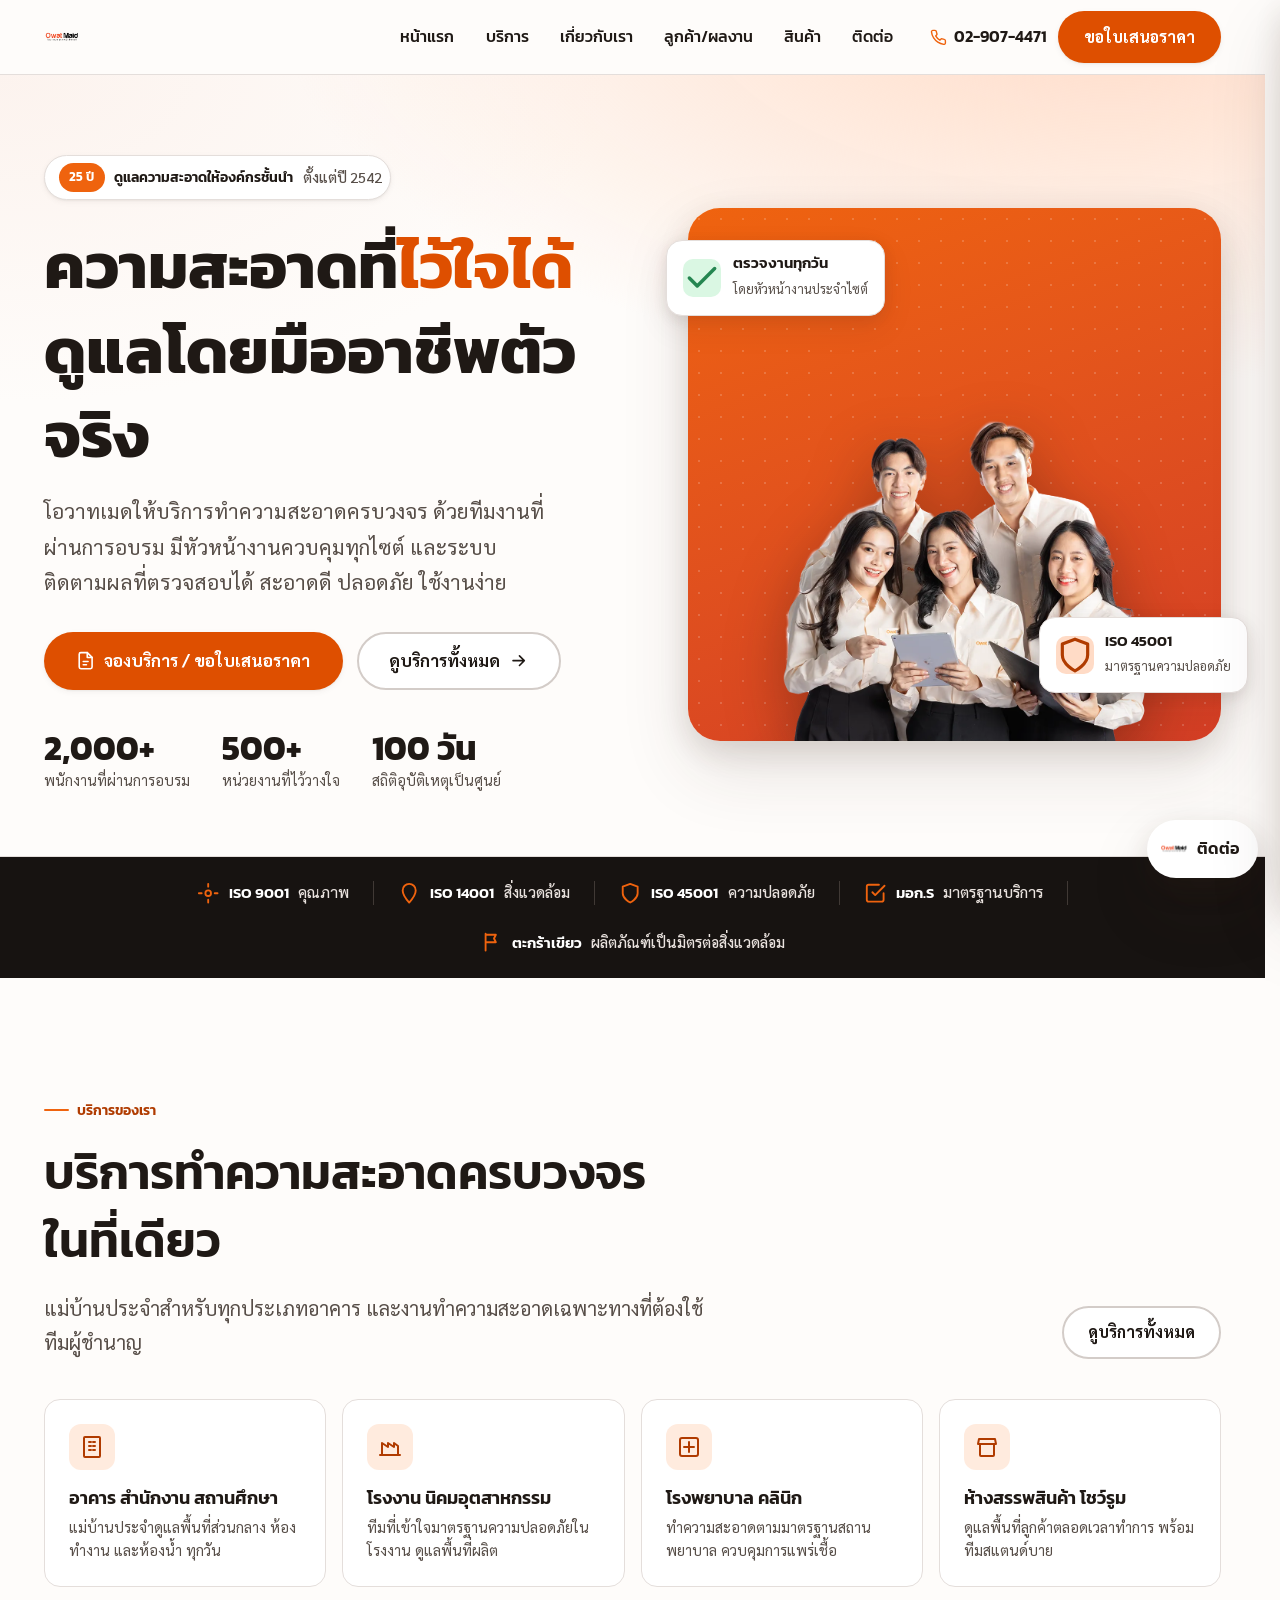
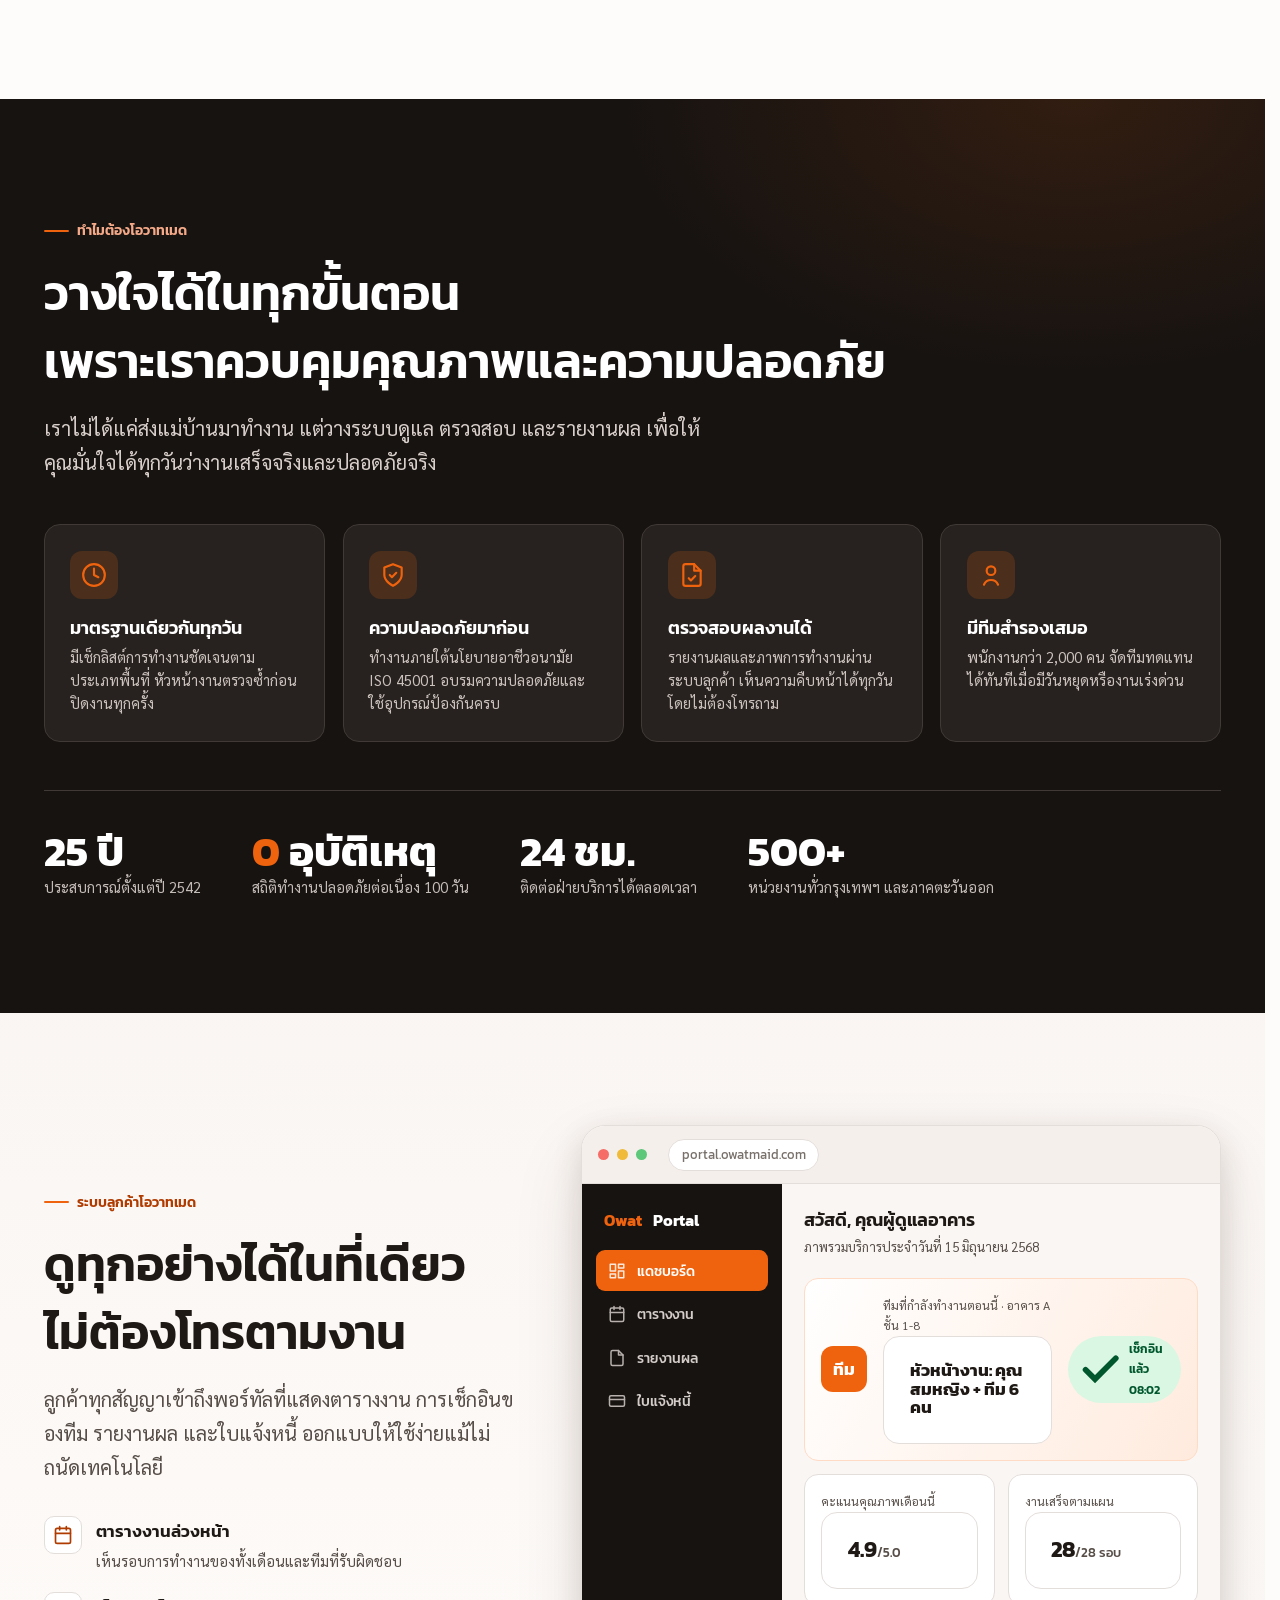
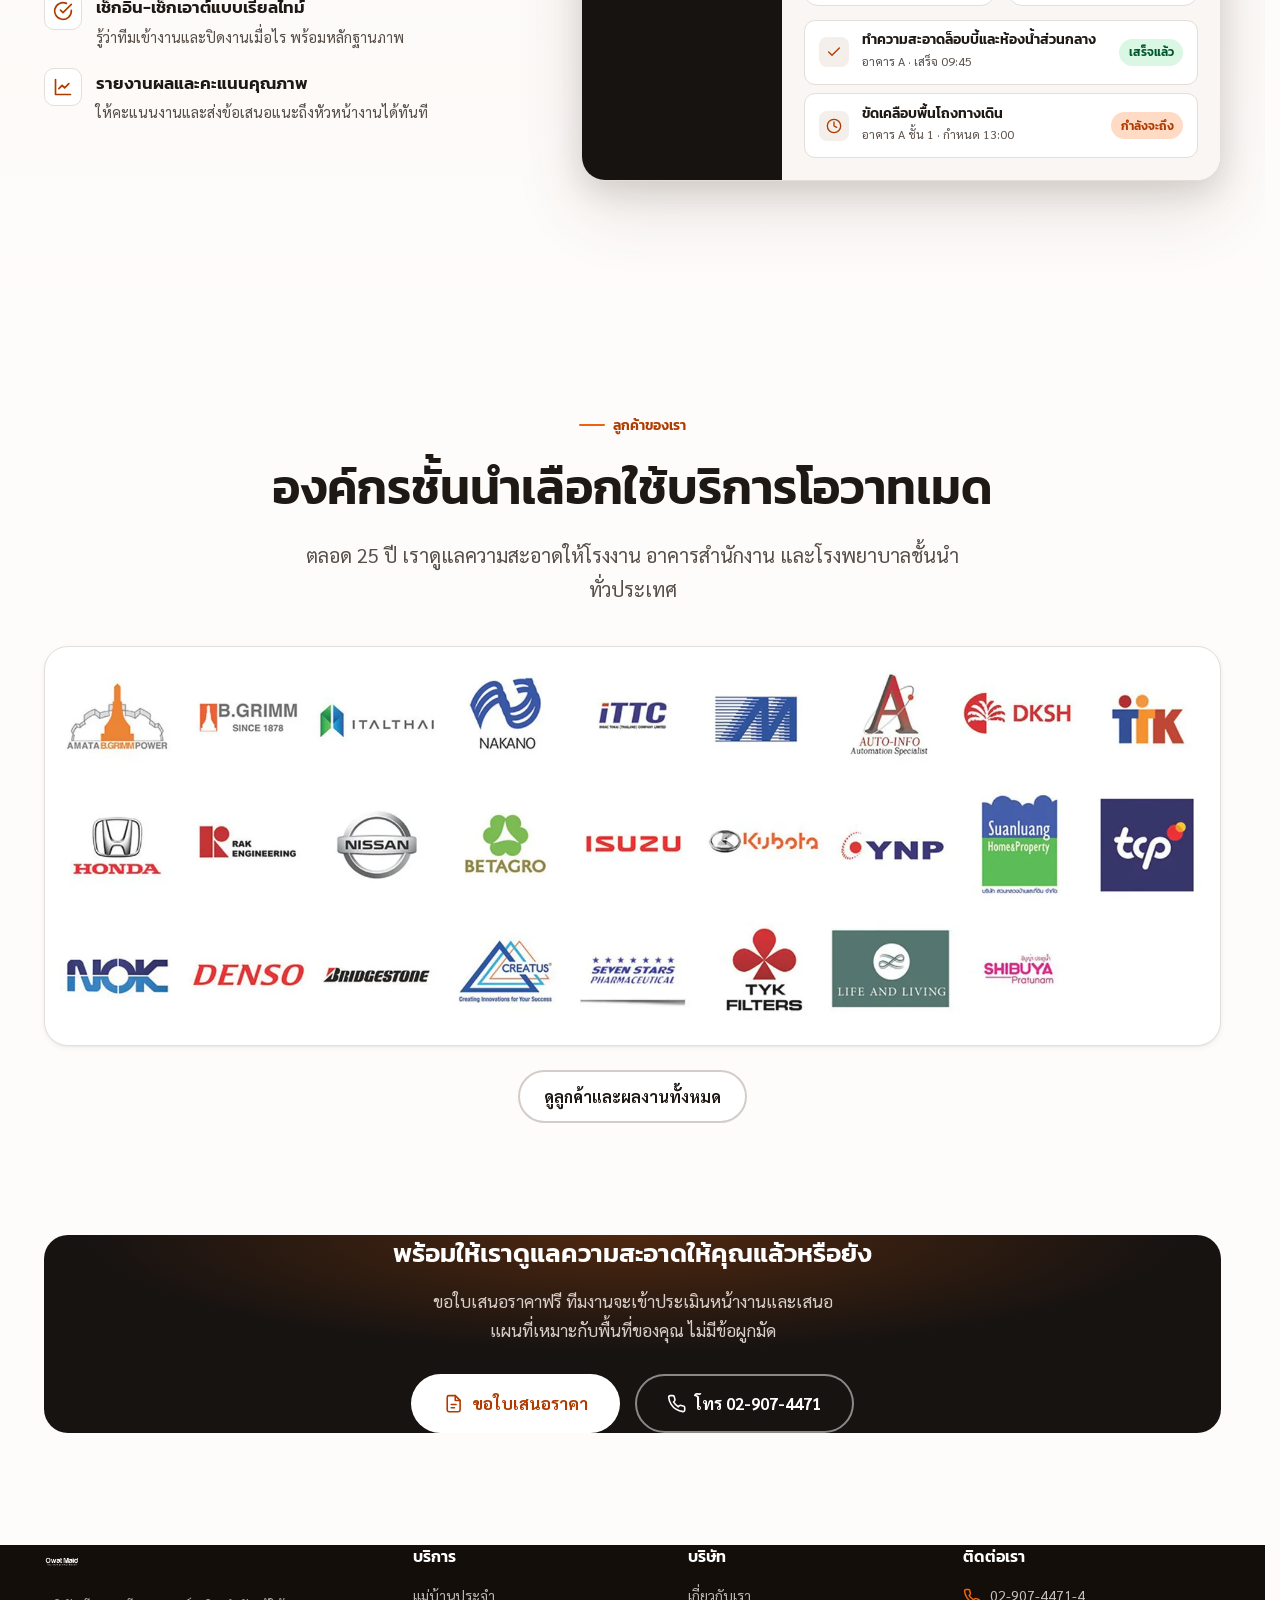
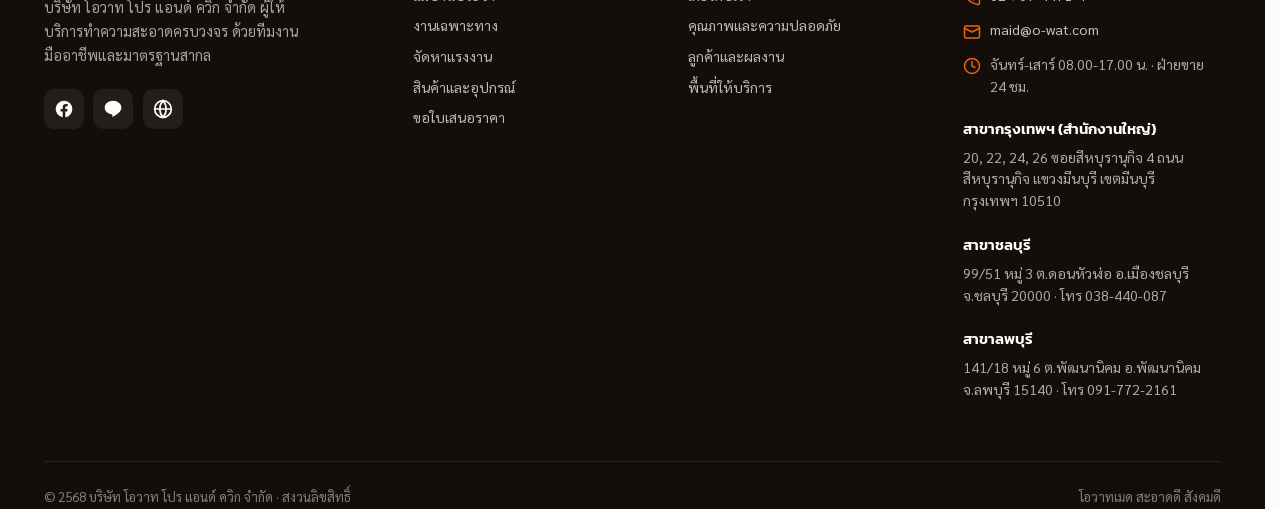
==== commit 31ba68b2: "Shift brand to true orange + button proportion, CTA symmetry, button icons - Retune brand palette fr" ====
--- a/index.html
+++ b/index.html
@@ -28,8 +28,8 @@
       <h1 data-reveal>ความสะอาดที่<span class="accent">ไว้ใจได้</span><br>ดูแลโดยมืออาชีพตัวจริง</h1>
       <p class="lede" data-reveal>โอวาทเมดให้บริการทำความสะอาดครบวงจร ด้วยทีมงานที่ผ่านการอบรม มีหัวหน้างานควบคุมทุกไซต์ และระบบติดตามผลที่ตรวจสอบได้ สะอาดดี ปลอดภัย ใช้งานง่าย</p>
       <div class="hero-cta" data-reveal>
-        <a class="btn btn-primary btn-lg" href="contact.html">จองบริการ / ขอใบเสนอราคา</a>
-        <a class="btn btn-ghost btn-lg" href="services.html">ดูบริการทั้งหมด</a>
+        <a class="btn btn-primary btn-lg" href="contact.html"><svg viewBox="0 0 24 24" fill="none" stroke="currentColor" stroke-width="2" stroke-linecap="round" stroke-linejoin="round"><path d="M14 2H6a2 2 0 0 0-2 2v16a2 2 0 0 0 2 2h12a2 2 0 0 0 2-2V8z"/><path d="M14 2v6h6M9 13h6M9 17h4"/></svg>จองบริการ / ขอใบเสนอราคา</a>
+        <a class="btn btn-ghost btn-lg" href="services.html">ดูบริการทั้งหมด<svg viewBox="0 0 24 24" fill="none" stroke="currentColor" stroke-width="2" stroke-linecap="round" stroke-linejoin="round"><path d="M5 12h14M13 6l6 6-6 6"/></svg></a>
       </div>
       <div class="hero-stats" data-reveal-stagger>
         <div class="st"><b>2,000+</b><span>พนักงานที่ผ่านการอบรม</span></div>
@@ -186,8 +186,8 @@
       <h2>พร้อมให้เราดูแลความสะอาดให้คุณแล้วหรือยัง</h2>
       <p>ขอใบเสนอราคาฟรี ทีมงานจะเข้าประเมินหน้างานและเสนอแผนที่เหมาะกับพื้นที่ของคุณ ไม่มีข้อผูกมัด</p>
       <div class="btns">
-        <a class="btn btn-light btn-lg" href="contact.html">ขอใบเสนอราคา</a>
-        <a class="btn btn-outline-light btn-lg" href="tel:029074471">โทร 02-907-4471</a>
+        <a class="btn btn-light btn-lg" href="contact.html"><svg viewBox="0 0 24 24" fill="none" stroke="currentColor" stroke-width="2" stroke-linecap="round" stroke-linejoin="round"><path d="M14 2H6a2 2 0 0 0-2 2v16a2 2 0 0 0 2 2h12a2 2 0 0 0 2-2V8z"/><path d="M14 2v6h6M9 13h6M9 17h4"/></svg>ขอใบเสนอราคา</a>
+        <a class="btn btn-outline-light btn-lg" href="tel:029074471"><svg viewBox="0 0 24 24" fill="none" stroke="currentColor" stroke-width="2" stroke-linecap="round" stroke-linejoin="round"><path d="M22 16.92v3a2 2 0 0 1-2.18 2 19.79 19.79 0 0 1-8.63-3.07 19.5 19.5 0 0 1-6-6 19.79 19.79 0 0 1-3.07-8.67A2 2 0 0 1 4.11 2h3a2 2 0 0 1 2 1.72c.13.96.36 1.9.7 2.81a2 2 0 0 1-.45 2.11L8.09 9.91a16 16 0 0 0 6 6l1.27-1.27a2 2 0 0 1 2.11-.45c.91.34 1.85.57 2.81.7A2 2 0 0 1 22 16.92z"/></svg>โทร 02-907-4471</a>
       </div>
     </div>
   </div>
--- a/assets/styles.css
+++ b/assets/styles.css
@@ -6,11 +6,11 @@
   --ink: oklch(0.22 0.012 55);
   --ink-2: oklch(0.43 0.015 55);
   --ink-3: oklch(0.55 0.014 55);
-  --brand: oklch(0.638 0.208 34);         /* #ef4923 — large/decorative */
-  --brand-press: oklch(0.52 0.17 34);     /* button bg, white text ≥4.5:1 */
-  --brand-deep: oklch(0.47 0.155 33);     /* link / brand text on light */
-  --brand-tint: oklch(0.96 0.03 38);
-  --brand-tint-2: oklch(0.93 0.052 36);
+  --brand: oklch(0.668 0.19 44);          /* ส้มแท้ #EF630E — hero block / pill / decorative */
+  --brand-press: oklch(0.615 0.195 43);   /* ปุ่ม — ส้มสด #DE4F00 (white text ~4:1) */
+  --brand-deep: oklch(0.515 0.165 42);    /* link / eyebrow / accent — ส้มเข้ม #B03B00 อ่านง่าย */
+  --brand-tint: oklch(0.955 0.032 50);
+  --brand-tint-2: oklch(0.925 0.058 46);
   --steel: oklch(0.19 0.008 50);         /* near-black dark band */
   --steel-2: oklch(0.255 0.01 50);
   --steel-line: oklch(0.35 0.012 50);
@@ -38,7 +38,7 @@
   -webkit-font-smoothing:antialiased; text-rendering:optimizeLegibility;
   overflow-x:hidden;
 }
-h1,h2,h3,h4{font-family:"Kanit",sans-serif; font-weight:600; line-height:1.28; margin:0;
+h1,h2,h3,h4{font-family:"Kanit",sans-serif; font-weight:600; line-height:1.42; margin:0;
   letter-spacing:normal; text-wrap:balance; color:var(--ink)}
 p{margin:0; text-wrap:pretty; max-width:68ch}
 a{color:var(--brand-deep); text-decoration:none}
@@ -61,13 +61,13 @@
 
 /* ============ Buttons ============ */
 .btn{display:inline-flex; align-items:center; justify-content:center; gap:.55rem;
-  font-family:"Sarabun",sans-serif; font-weight:700; font-size:1rem; line-height:1;
+  font-family:"Sarabun",sans-serif; font-weight:700; font-size:1rem; line-height:1.15;
   padding:.95rem 1.5rem; border-radius:999px; border:2px solid transparent; cursor:pointer;
   transition:transform .18s var(--ease), box-shadow .25s var(--ease), background .2s, color .2s, border-color .2s;
   white-space:nowrap}
 .btn svg{width:1.15em; height:1.15em}
 .btn-primary{background:var(--brand-press); color:#fff; box-shadow:var(--shadow-sm)}
-.btn-primary:hover{background:oklch(0.46 0.16 33); transform:translateY(-2px); box-shadow:var(--shadow-md); text-decoration:none}
+.btn-primary:hover{background:oklch(0.555 0.185 42); transform:translateY(-2px); box-shadow:var(--shadow-md); text-decoration:none}
 .btn-ghost{background:#fff; color:var(--ink); border-color:var(--line-2)}
 .btn-ghost:hover{border-color:var(--brand); color:var(--brand-deep); transform:translateY(-2px); text-decoration:none}
 .btn-light{background:#fff; color:var(--brand-deep)}
@@ -106,8 +106,8 @@
   border-bottom:1px solid var(--line)}
 .hero-grid{display:grid; grid-template-columns:1.05fr .95fr; gap:clamp(1.5rem,1rem + 3vw,4rem); align-items:center;
   padding:clamp(2.5rem,2rem + 4vw,5rem) 0 clamp(2rem,1.5rem + 3vw,4rem)}
-.hero h1{font-size:clamp(2.1rem,1.5rem + 3.4vw,4rem); font-weight:700; letter-spacing:normal; line-height:1.22}
-.hero h1 .accent{color:var(--brand-deep)}
+.hero h1{font-size:clamp(2.1rem,1.5rem + 3.4vw,4rem); font-weight:700; letter-spacing:normal; line-height:1.32}
+.hero h1 .accent{color:var(--brand-press)}
 .hero .lede{font-size:clamp(1.08rem,1rem + 0.5vw,1.3rem); max-width:46ch}
 .hero-pill{display:inline-flex; align-items:center; gap:.6rem; background:#fff; border:1px solid var(--line);
   padding:.45rem .5rem .45rem .9rem; border-radius:999px; font-size:.9rem; font-weight:500; color:var(--ink-2);
@@ -180,7 +180,7 @@
 /* ============ Reliability / Safety (dark) ============ */
 .safety{background:var(--steel); color:#fff; position:relative; overflow:hidden}
 .safety::before{content:""; position:absolute; inset:0; opacity:.5;
-  background:radial-gradient(60% 50% at 85% 0%, oklch(0.638 0.208 34 / .25), transparent 60%)}
+  background:radial-gradient(60% 50% at 85% 0%, oklch(0.668 0.19 44 / .25), transparent 60%)}
 .safety .wrap{position:relative}
 .safety .eyebrow{color:oklch(0.8 0.1 45)}
 .safety .eyebrow::before{background:var(--brand)}
@@ -188,7 +188,7 @@
 .safety .lede{color:oklch(0.86 0.012 50)}
 .safety-grid{display:grid; grid-template-columns:repeat(auto-fit,minmax(230px,1fr)); gap:1.1rem; margin-top:2.8rem}
 .scard{background:var(--steel-2); border:1px solid var(--steel-line); border-radius:var(--r); padding:1.6rem}
-.scard .ic{width:48px; height:48px; border-radius:12px; background:oklch(0.638 0.208 34 / .18); color:var(--brand);
+.scard .ic{width:48px; height:48px; border-radius:12px; background:oklch(0.668 0.19 44 / .18); color:var(--brand);
   display:grid; place-items:center; margin-bottom:1rem}
 .scard .ic svg{width:26px; height:26px}
 .scard h3{color:#fff; font-size:1.12rem; margin-bottom:.4rem}
@@ -283,7 +283,7 @@
 /* ============ Booking ============ */
 .booking{background:var(--steel); color:#fff; position:relative; overflow:hidden}
 .booking::before{content:""; position:absolute; right:-10%; top:-30%; width:480px; height:480px; border-radius:50%;
-  background:radial-gradient(circle, oklch(0.638 0.208 34 / .28), transparent 65%)}
+  background:radial-gradient(circle, oklch(0.668 0.19 44 / .28), transparent 65%)}
 .book-grid{display:grid; grid-template-columns:.85fr 1.15fr; gap:clamp(2rem,1rem + 4vw,4rem); align-items:start;
   position:relative}
 .booking h2{color:#fff}
@@ -383,7 +383,7 @@
 .cfab-btn::before{content:""; position:absolute; inset:0; border-radius:999px; box-shadow:0 0 0 0 var(--brand);
   animation:cfabPulse 2.6s var(--ease) infinite; pointer-events:none}
 .cfab-btn{position:relative; overflow:visible}
-@keyframes cfabPulse{0%{box-shadow:0 0 0 0 oklch(0.638 0.208 34 / .45)}70%{box-shadow:0 0 0 14px oklch(0.638 0.208 34 / 0)}100%{box-shadow:0 0 0 0 oklch(0.638 0.208 34 / 0)}}
+@keyframes cfabPulse{0%{box-shadow:0 0 0 0 oklch(0.668 0.19 44 / .45)}70%{box-shadow:0 0 0 14px oklch(0.668 0.19 44 / 0)}100%{box-shadow:0 0 0 0 oklch(0.668 0.19 44 / 0)}}
 .cfab-menu{display:grid; gap:.55rem; opacity:0; pointer-events:none; transform:translateY(12px) scale(.96);
   transform-origin:bottom right; transition:opacity .22s var(--ease-out), transform .22s var(--ease-out)}
 .cfab.open .cfab-menu{opacity:1; pointer-events:auto; transform:none}
@@ -543,7 +543,7 @@
 
 /* simple CTA band */
 .cta-band{background:var(--steel); color:#fff; border-radius:var(--r-lg); padding:clamp(2.5rem,2rem+3.5vw,4.25rem) clamp(1.5rem,1rem+3vw,3.5rem); text-align:center; position:relative; overflow:hidden}
-.cta-band::before{content:""; position:absolute; inset:0; background:radial-gradient(60% 80% at 80% 0%, oklch(0.638 0.208 34 / .22), transparent 60%)}
+.cta-band::before{content:""; position:absolute; inset:0; background:radial-gradient(75% 95% at 50% 0%, oklch(0.668 0.19 44 / .26), transparent 62%)}
 .cta-band > *{position:relative}
 .cta-band h2{color:#fff; font-size:clamp(1.6rem,1.2rem+2vw,2.4rem)}
 .cta-band p{color:oklch(0.86 0.012 50); margin:1rem auto 1.8rem; max-width:48ch}
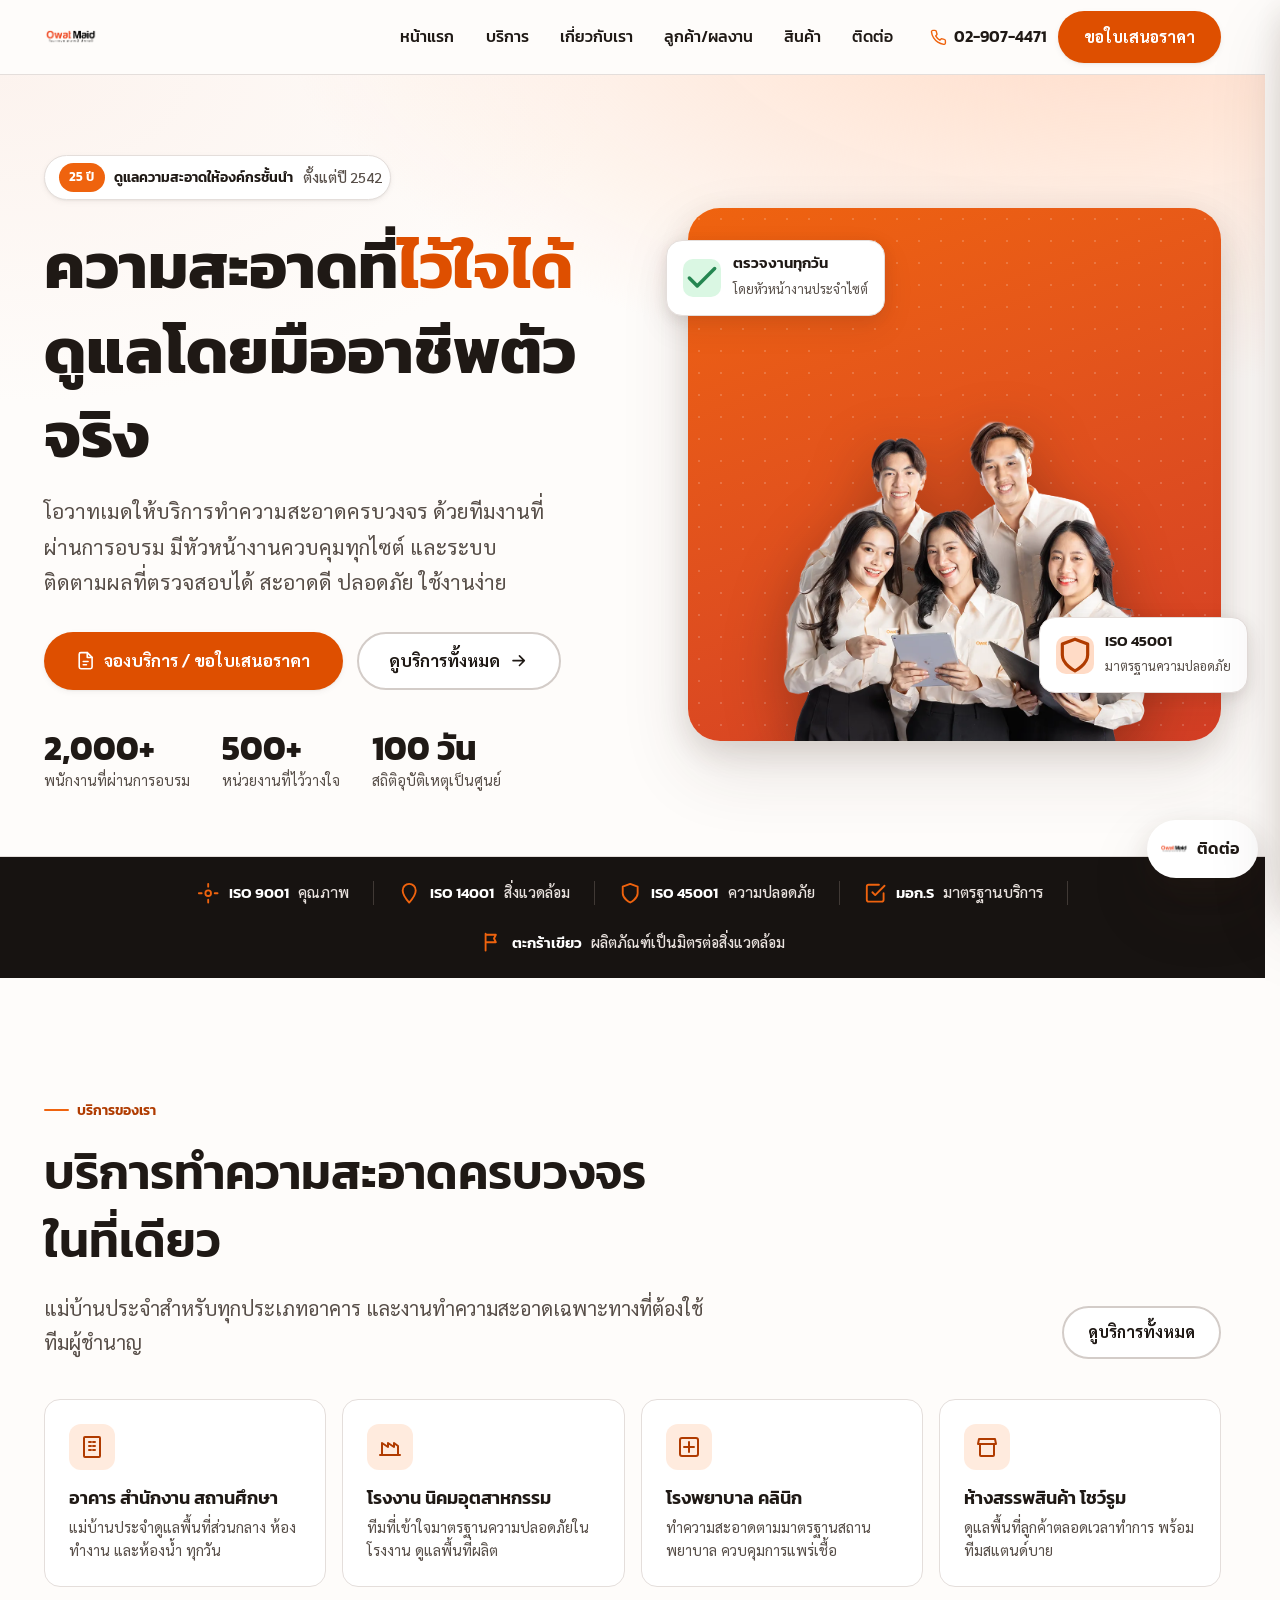
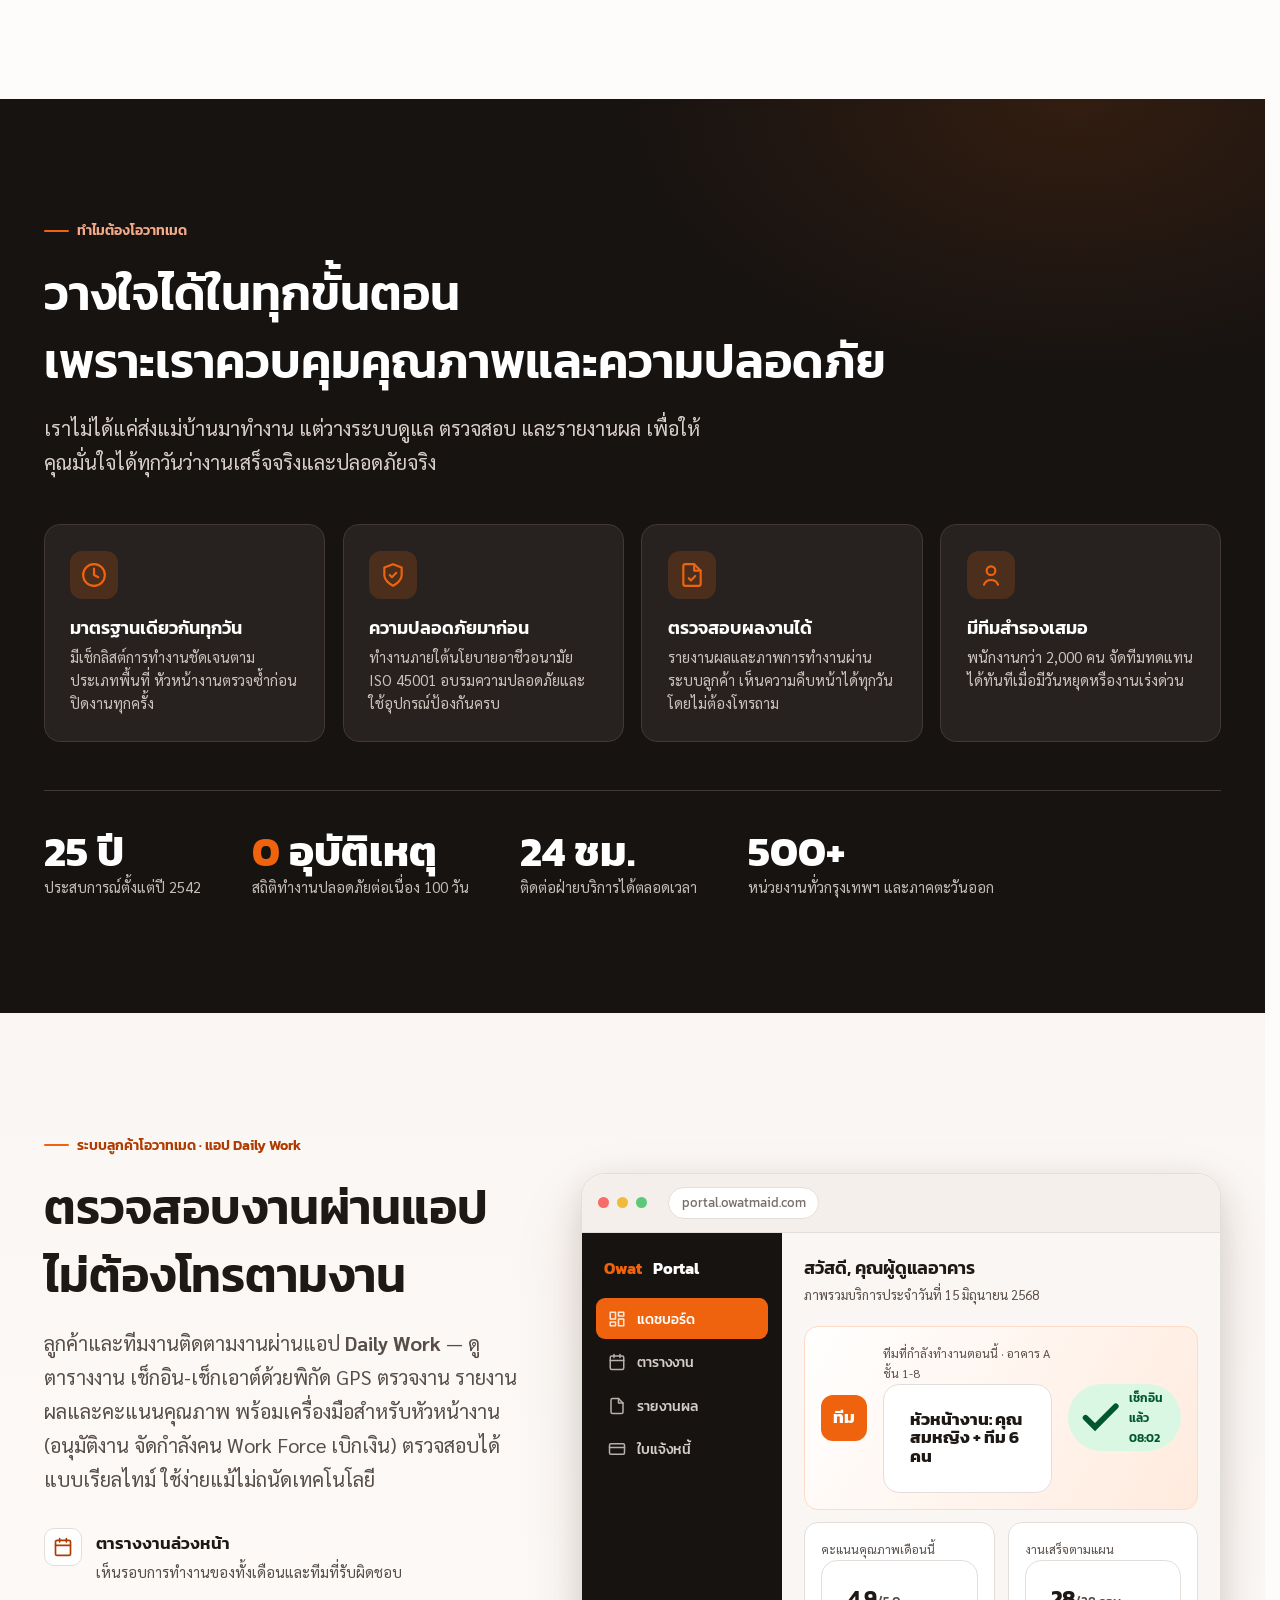
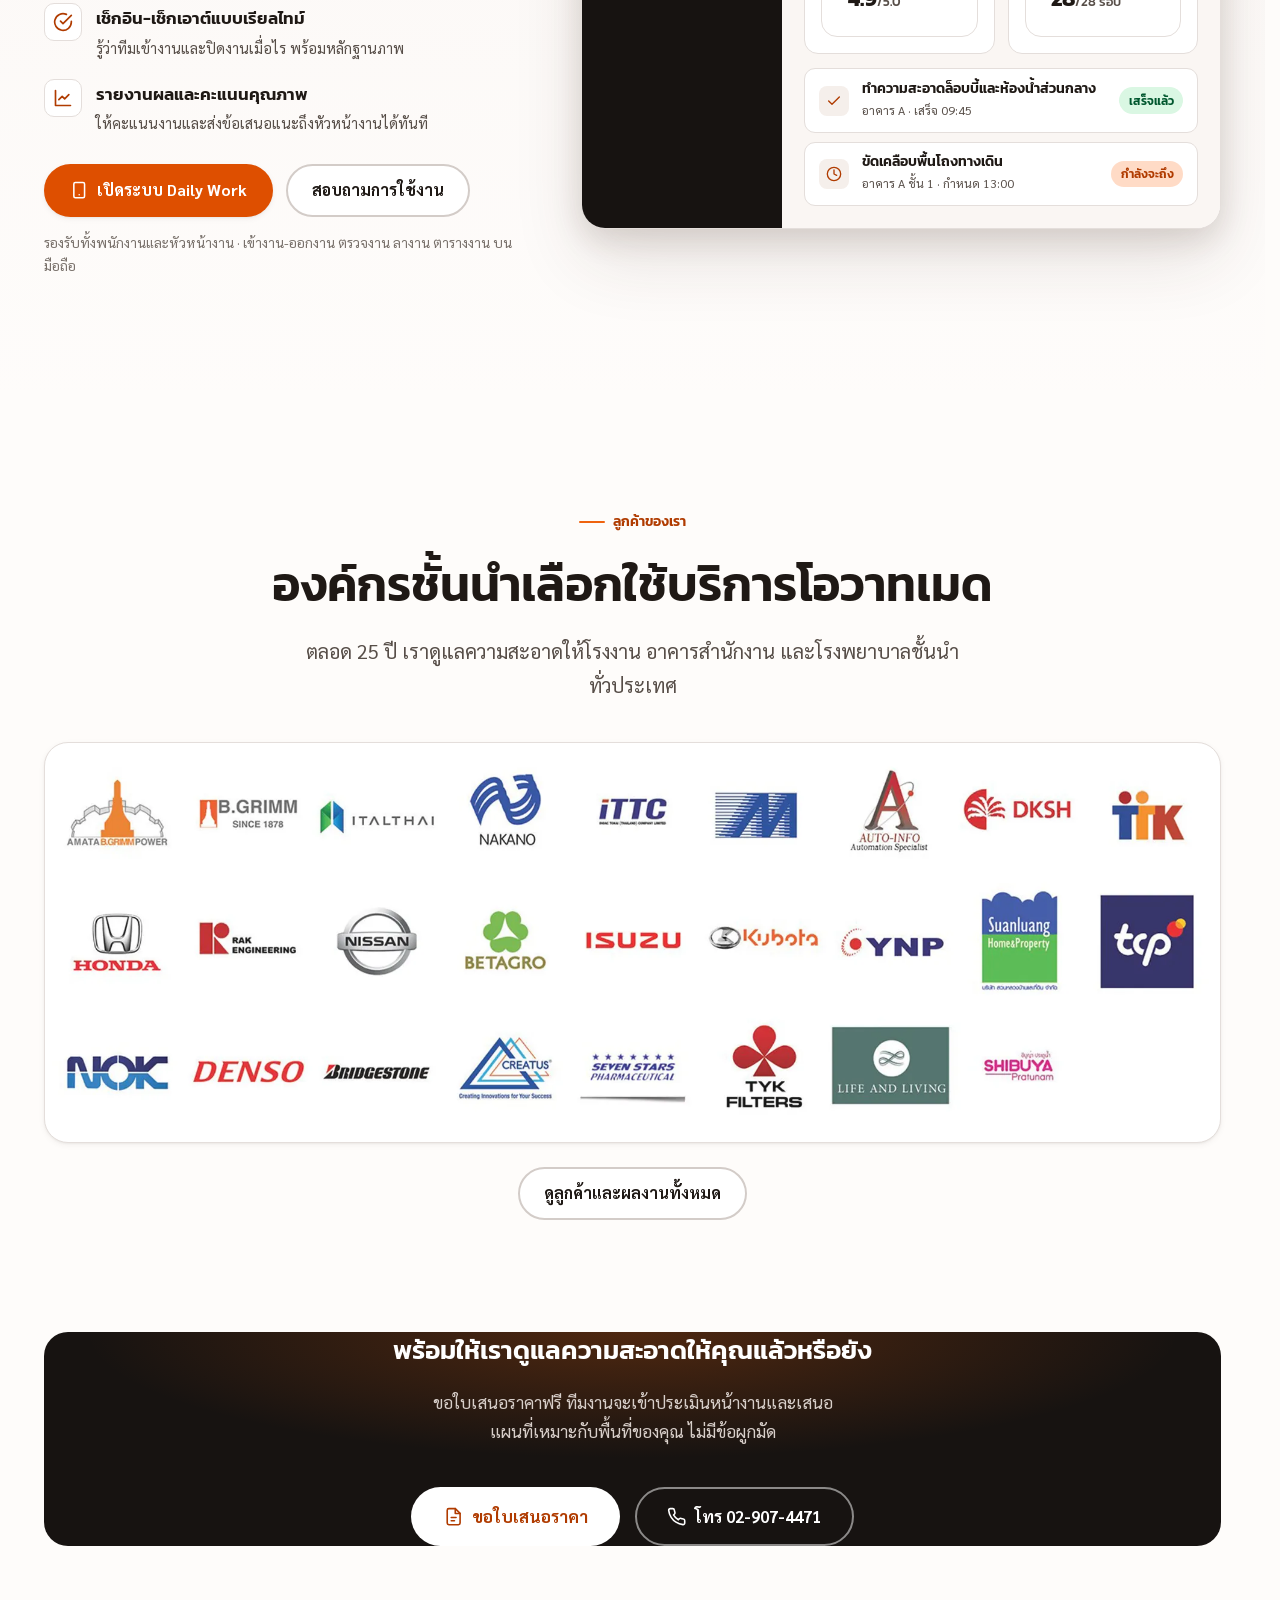
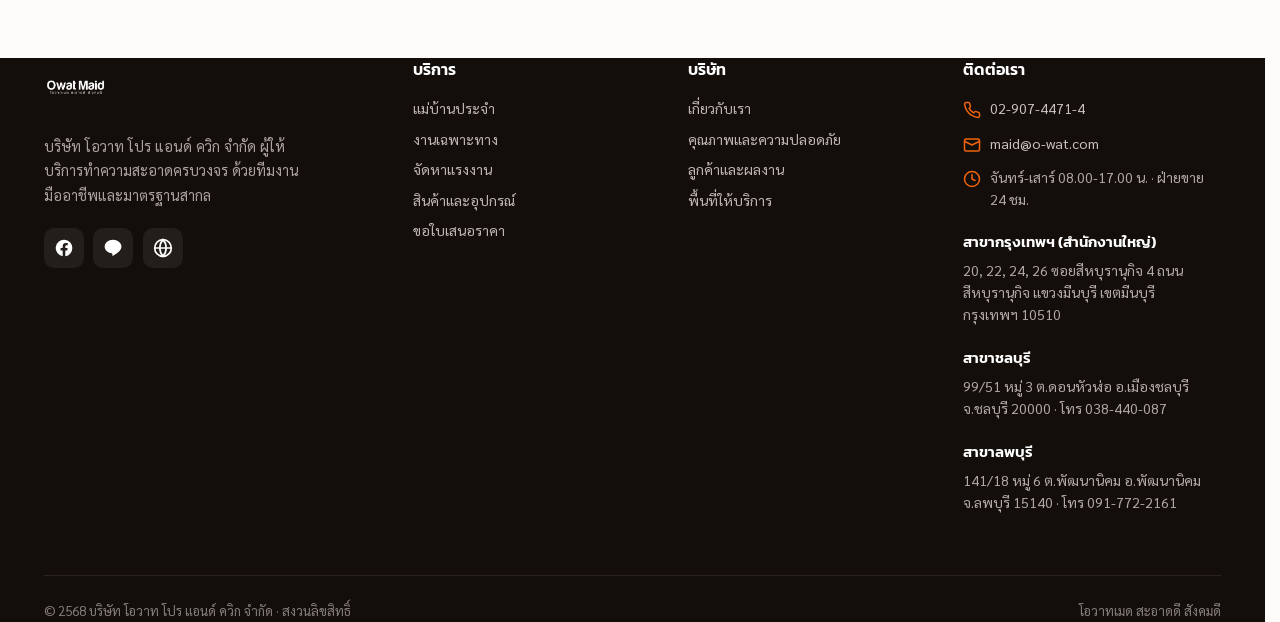
==== commit e802fb8e: "Feature Daily Work app in the customer-system section Reframe the existing 'ระบบลูกค้าโอวาทเมด' port" ====
--- a/index.html
+++ b/index.html
@@ -108,14 +108,19 @@
 <section class="section portal" id="portal">
   <div class="wrap portal-grid">
     <div>
-      <span class="eyebrow" data-reveal>ระบบลูกค้าโอวาทเมด</span>
-      <h2 class="h-sec" data-reveal>ดูทุกอย่างได้ในที่เดียว<br>ไม่ต้องโทรตามงาน</h2>
-      <p class="lede" data-reveal>ลูกค้าทุกสัญญาเข้าถึงพอร์ทัลที่แสดงตารางงาน การเช็กอินของทีม รายงานผล และใบแจ้งหนี้ ออกแบบให้ใช้ง่ายแม้ไม่ถนัดเทคโนโลยี</p>
+      <span class="eyebrow" data-reveal>ระบบลูกค้าโอวาทเมด · แอป Daily Work</span>
+      <h2 class="h-sec" data-reveal>ตรวจสอบงานผ่านแอป<br>ไม่ต้องโทรตามงาน</h2>
+      <p class="lede" data-reveal>ลูกค้าและทีมงานติดตามงานผ่านแอป <b>Daily Work</b> — ดูตารางงาน เช็กอิน-เช็กเอาต์ด้วยพิกัด GPS ตรวจงาน รายงานผลและคะแนนคุณภาพ พร้อมเครื่องมือสำหรับหัวหน้างาน (อนุมัติงาน จัดกำลังคน Work Force เบิกเงิน) ตรวจสอบได้แบบเรียลไทม์ ใช้ง่ายแม้ไม่ถนัดเทคโนโลยี</p>
       <div class="portal-feats" data-reveal-stagger>
         <div class="pf"><span class="ic"><svg viewBox="0 0 24 24" fill="none" stroke="currentColor" stroke-width="2" stroke-linecap="round" stroke-linejoin="round"><rect x="3" y="4" width="18" height="18" rx="2"/><path d="M16 2v4M8 2v4M3 10h18"/></svg></span><div><b>ตารางงานล่วงหน้า</b><p>เห็นรอบการทำงานของทั้งเดือนและทีมที่รับผิดชอบ</p></div></div>
         <div class="pf"><span class="ic"><svg viewBox="0 0 24 24" fill="none" stroke="currentColor" stroke-width="2" stroke-linecap="round" stroke-linejoin="round"><path d="M22 11.08V12a10 10 0 1 1-5.93-9.14"/><path d="M22 4 12 14.01l-3-3"/></svg></span><div><b>เช็กอิน-เช็กเอาต์แบบเรียลไทม์</b><p>รู้ว่าทีมเข้างานและปิดงานเมื่อไร พร้อมหลักฐานภาพ</p></div></div>
         <div class="pf"><span class="ic"><svg viewBox="0 0 24 24" fill="none" stroke="currentColor" stroke-width="2" stroke-linecap="round" stroke-linejoin="round"><path d="M3 3v18h18"/><path d="M7 14l4-4 3 3 5-5"/></svg></span><div><b>รายงานผลและคะแนนคุณภาพ</b><p>ให้คะแนนงานและส่งข้อเสนอแนะถึงหัวหน้างานได้ทันที</p></div></div>
       </div>
+      <div class="portal-cta" data-reveal style="margin-top:1.8rem; display:flex; gap:.8rem; flex-wrap:wrap; align-items:center">
+        <a class="btn btn-primary" href="https://new.dailyworkapp.com/" target="_blank" rel="noopener"><svg viewBox="0 0 24 24" fill="none" stroke="currentColor" stroke-width="2" stroke-linecap="round" stroke-linejoin="round"><rect x="5" y="2" width="14" height="20" rx="2"/><path d="M12 18h.01"/></svg>เปิดระบบ Daily Work</a>
+        <a class="btn btn-ghost" href="contact.html">สอบถามการใช้งาน</a>
+      </div>
+      <p data-reveal style="margin-top:.9rem; font-size:.85rem; color:var(--ink-3)">รองรับทั้งพนักงานและหัวหน้างาน · เข้างาน-ออกงาน ตรวจงาน ลางาน ตารางงาน บนมือถือ</p>
     </div>
     <div class="appwin" data-reveal role="img" aria-label="ตัวอย่างหน้าจอระบบลูกค้าโอวาทเมด แสดงตารางงาน การเช็กอินของทีม และคะแนนคุณภาพ">
       <div class="appbar" aria-hidden="true"><span class="dot" style="background:oklch(0.7 0.17 25)"></span><span class="dot" style="background:oklch(0.82 0.15 85)"></span><span class="dot" style="background:oklch(0.75 0.15 150)"></span><span class="url">portal.owatmaid.com</span></div>
--- a/assets/styles.css
+++ b/assets/styles.css
@@ -83,7 +83,7 @@
 .header.scrolled{box-shadow:var(--shadow-sm)}
 .nav{display:flex; align-items:center; gap:1.5rem; height:74px}
 .brand{display:flex; align-items:center; gap:.6rem; margin-right:auto; flex-shrink:0}
-.brand img{height:34px; width:auto}
+.brand img{height:50px; width:auto}
 .brand .tag{font-size:.72rem; color:var(--ink-3); line-height:1.1; font-weight:500}
 .brand b{font-family:"Kanit",sans-serif}
 .nav-links{display:flex; align-items:center; gap:.35rem}
@@ -344,7 +344,7 @@
 /* ============ Footer ============ */
 .footer{background:oklch(0.17 0.012 50); color:oklch(0.82 0.01 50); padding:clamp(3rem,2rem+3vw,4.5rem) 0 2rem}
 .foot-grid{display:grid; grid-template-columns:1.4fr 1fr 1fr 1.1fr; gap:2.5rem}
-.foot-brand img{height:34px; filter:brightness(0) invert(1); margin-bottom:1rem}
+.foot-brand img{height:60px; filter:brightness(0) invert(1); margin-bottom:1rem}
 .foot-brand p{font-size:.9rem; color:oklch(0.72 0.01 50); max-width:34ch}
 .foot-social{display:flex; gap:.6rem; margin-top:1.3rem}
 .foot-social a{width:40px; height:40px; border-radius:10px; background:oklch(0.24 0.012 50); display:grid;
@@ -455,7 +455,7 @@
   padding:1.3rem; display:flex; flex-direction:column; box-shadow:var(--shadow-lg)}
 .drawer.open{transform:none}
 .drawer .dhead{display:flex; justify-content:space-between; align-items:center; margin-bottom:1.5rem}
-.drawer .dhead img{height:30px}
+.drawer .dhead img{height:46px}
 .drawer .dclose{background:none; border:1.5px solid var(--line-2); border-radius:10px; width:42px; height:42px;
   cursor:pointer; display:grid; place-items:center}
 .drawer a{font-family:"Kanit"; font-weight:500; font-size:1.1rem; color:var(--ink); padding:.85rem .5rem;
@@ -546,7 +546,7 @@
 .cta-band::before{content:""; position:absolute; inset:0; background:radial-gradient(75% 95% at 50% 0%, oklch(0.668 0.19 44 / .26), transparent 62%)}
 .cta-band > *{position:relative}
 .cta-band h2{color:#fff; font-size:clamp(1.6rem,1.2rem+2vw,2.4rem)}
-.cta-band p{color:oklch(0.86 0.012 50); margin:1rem auto 1.8rem; max-width:48ch}
+.cta-band p{color:oklch(0.86 0.012 50); margin:1.25rem auto 2.6rem; max-width:48ch; line-height:1.7}
 .cta-band .btns{display:flex; gap:.9rem; justify-content:center; flex-wrap:wrap}
 
 @media (max-width:860px){
